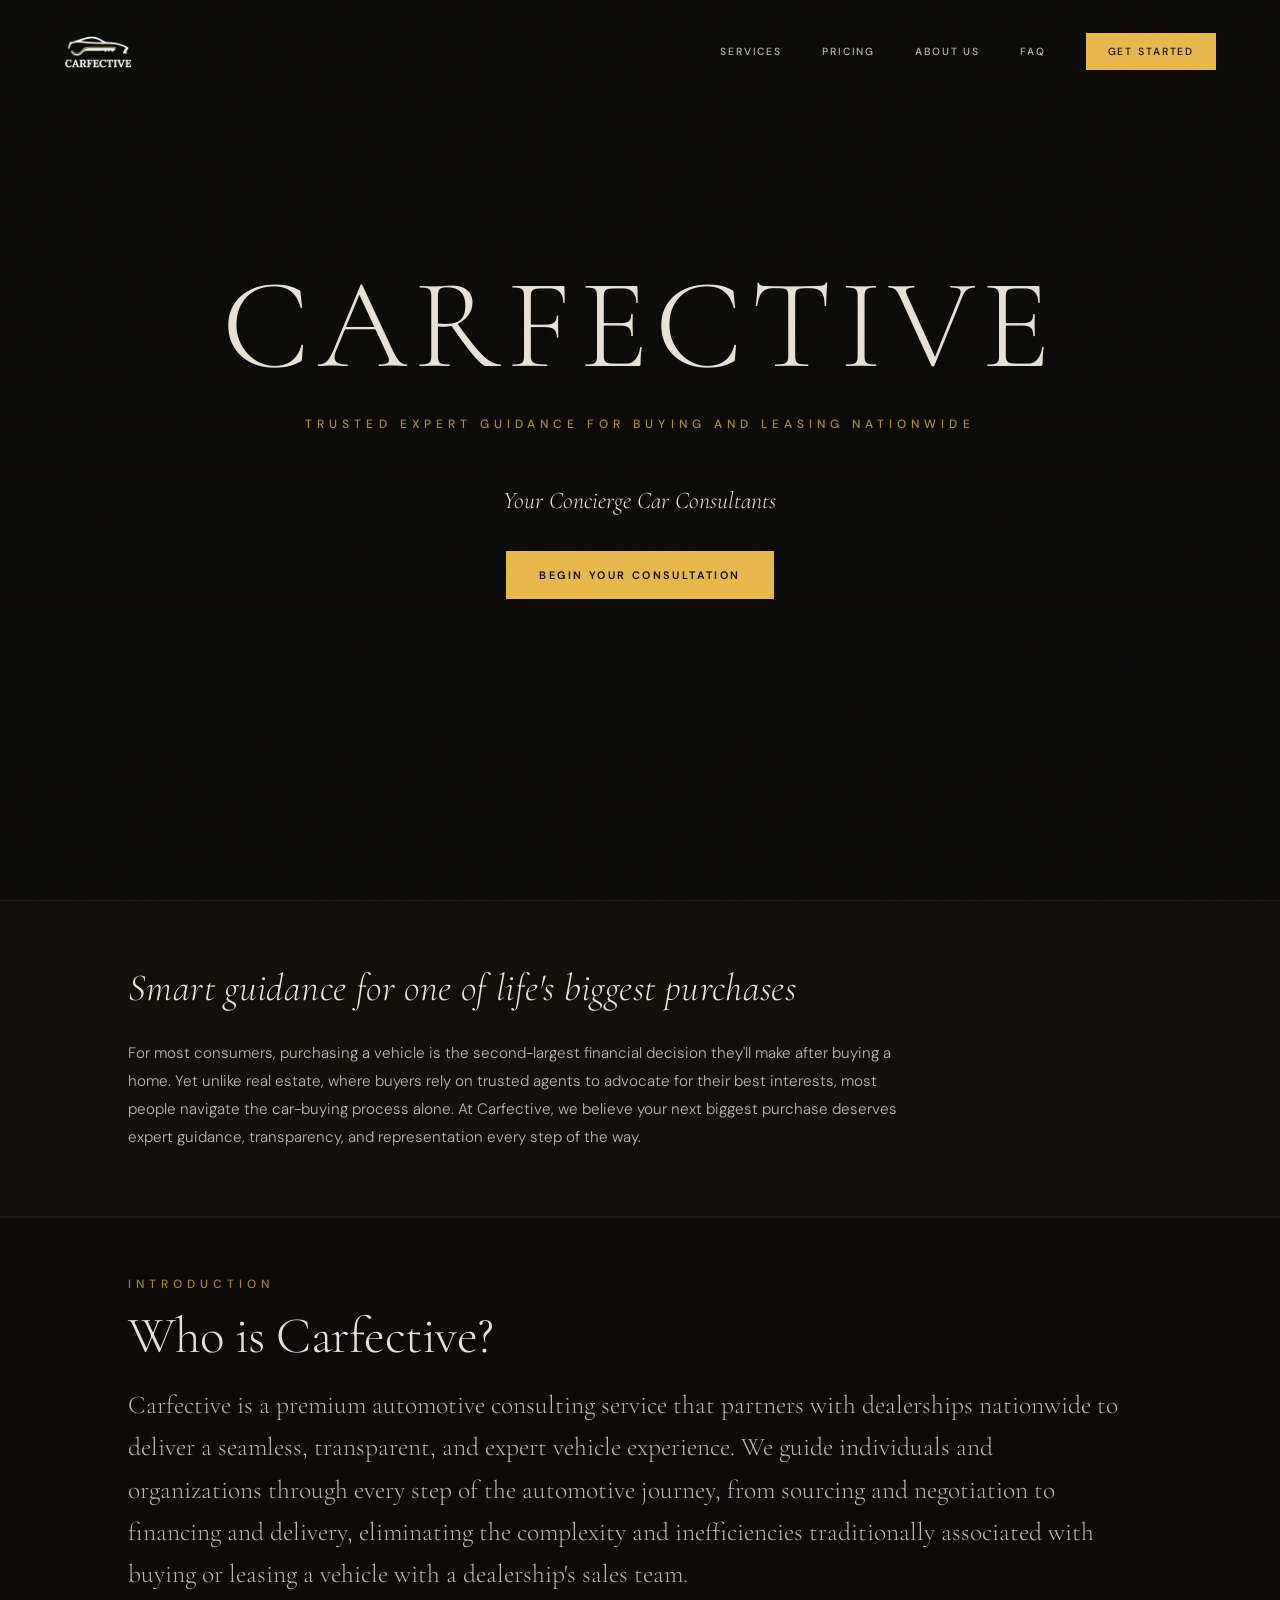
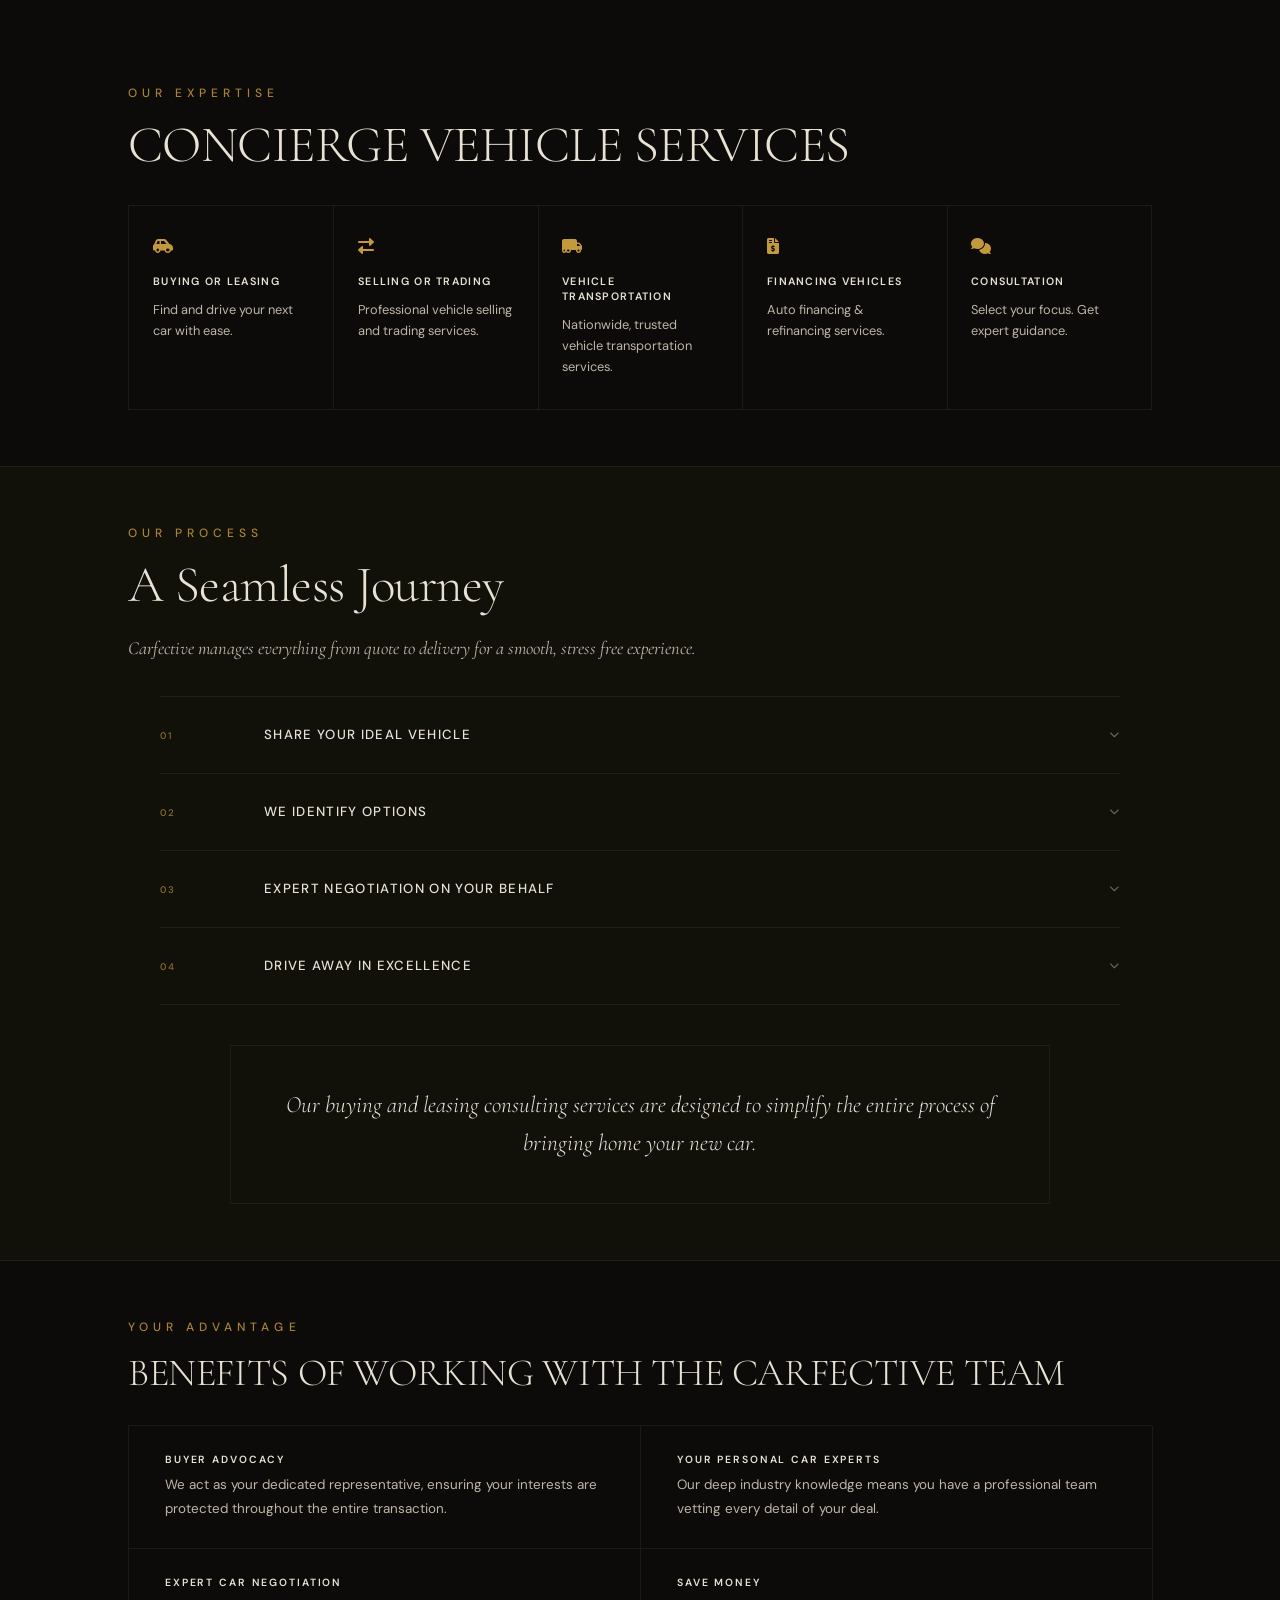
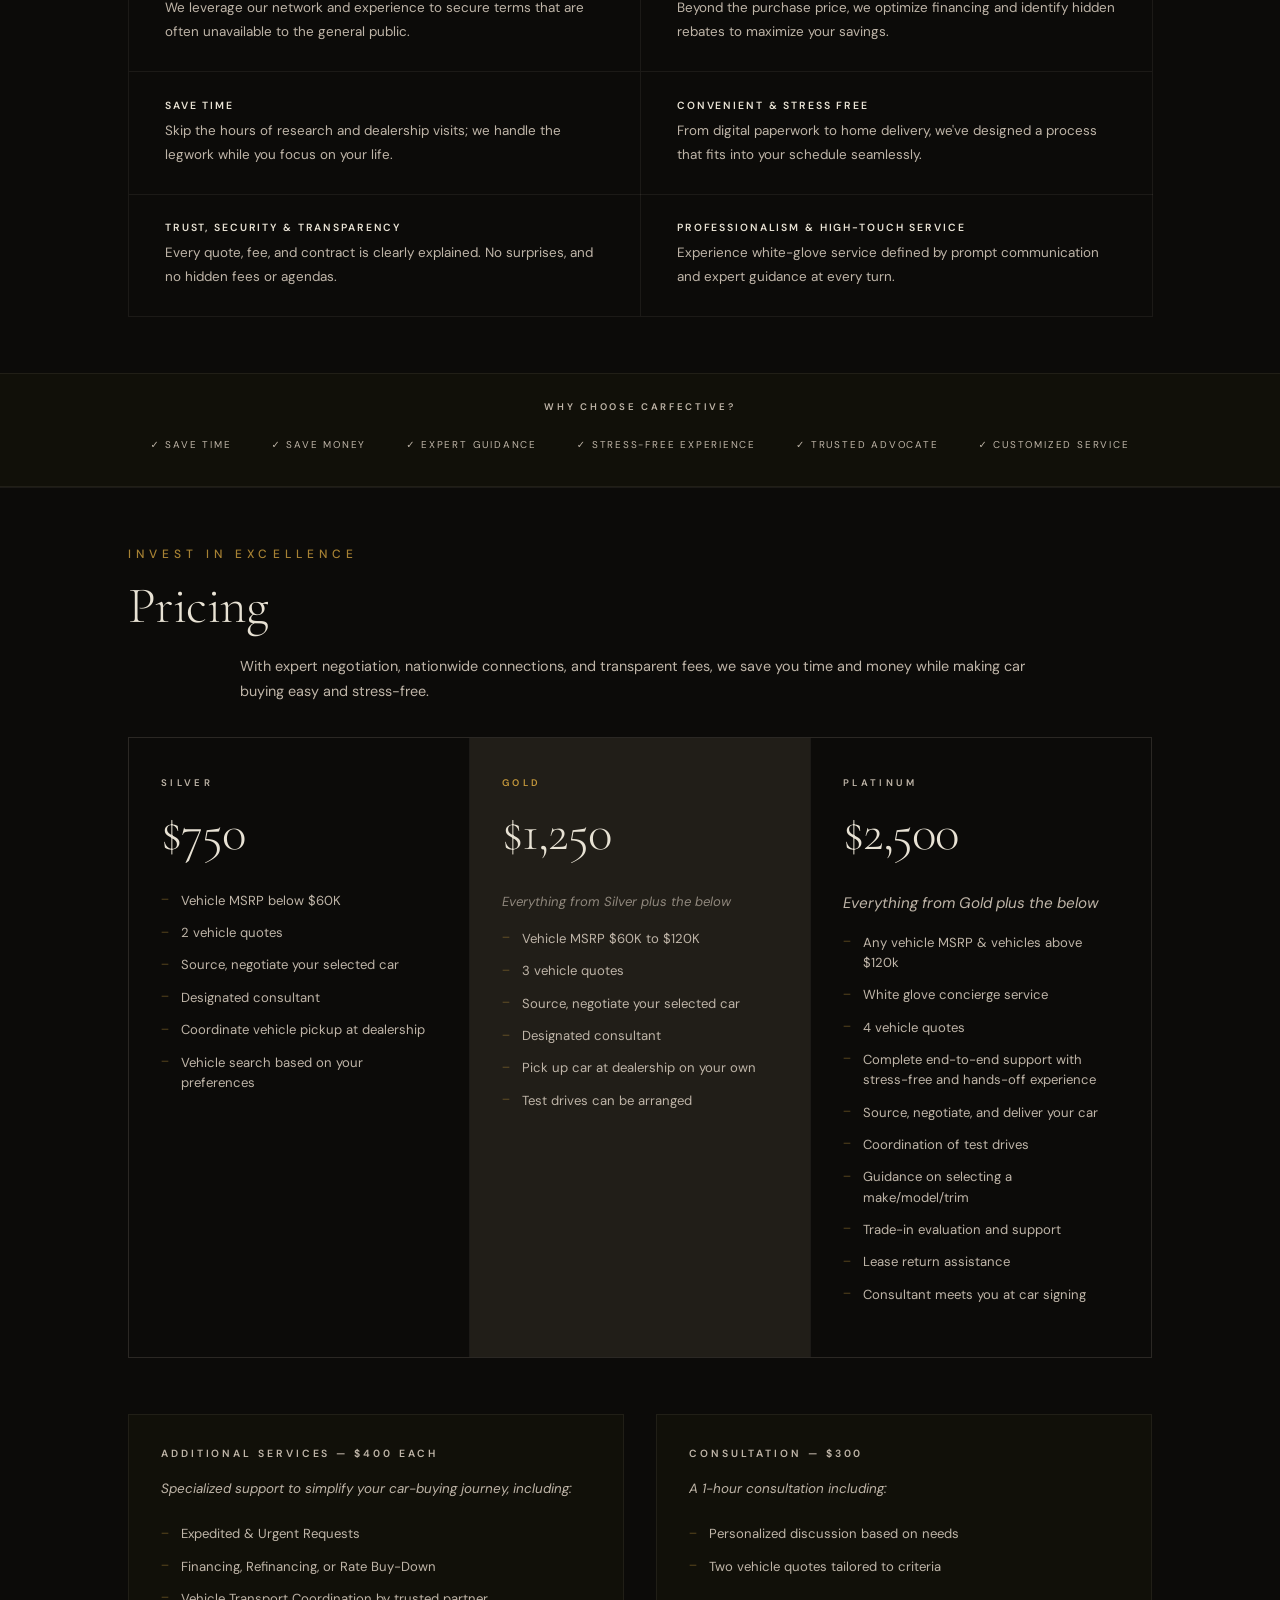
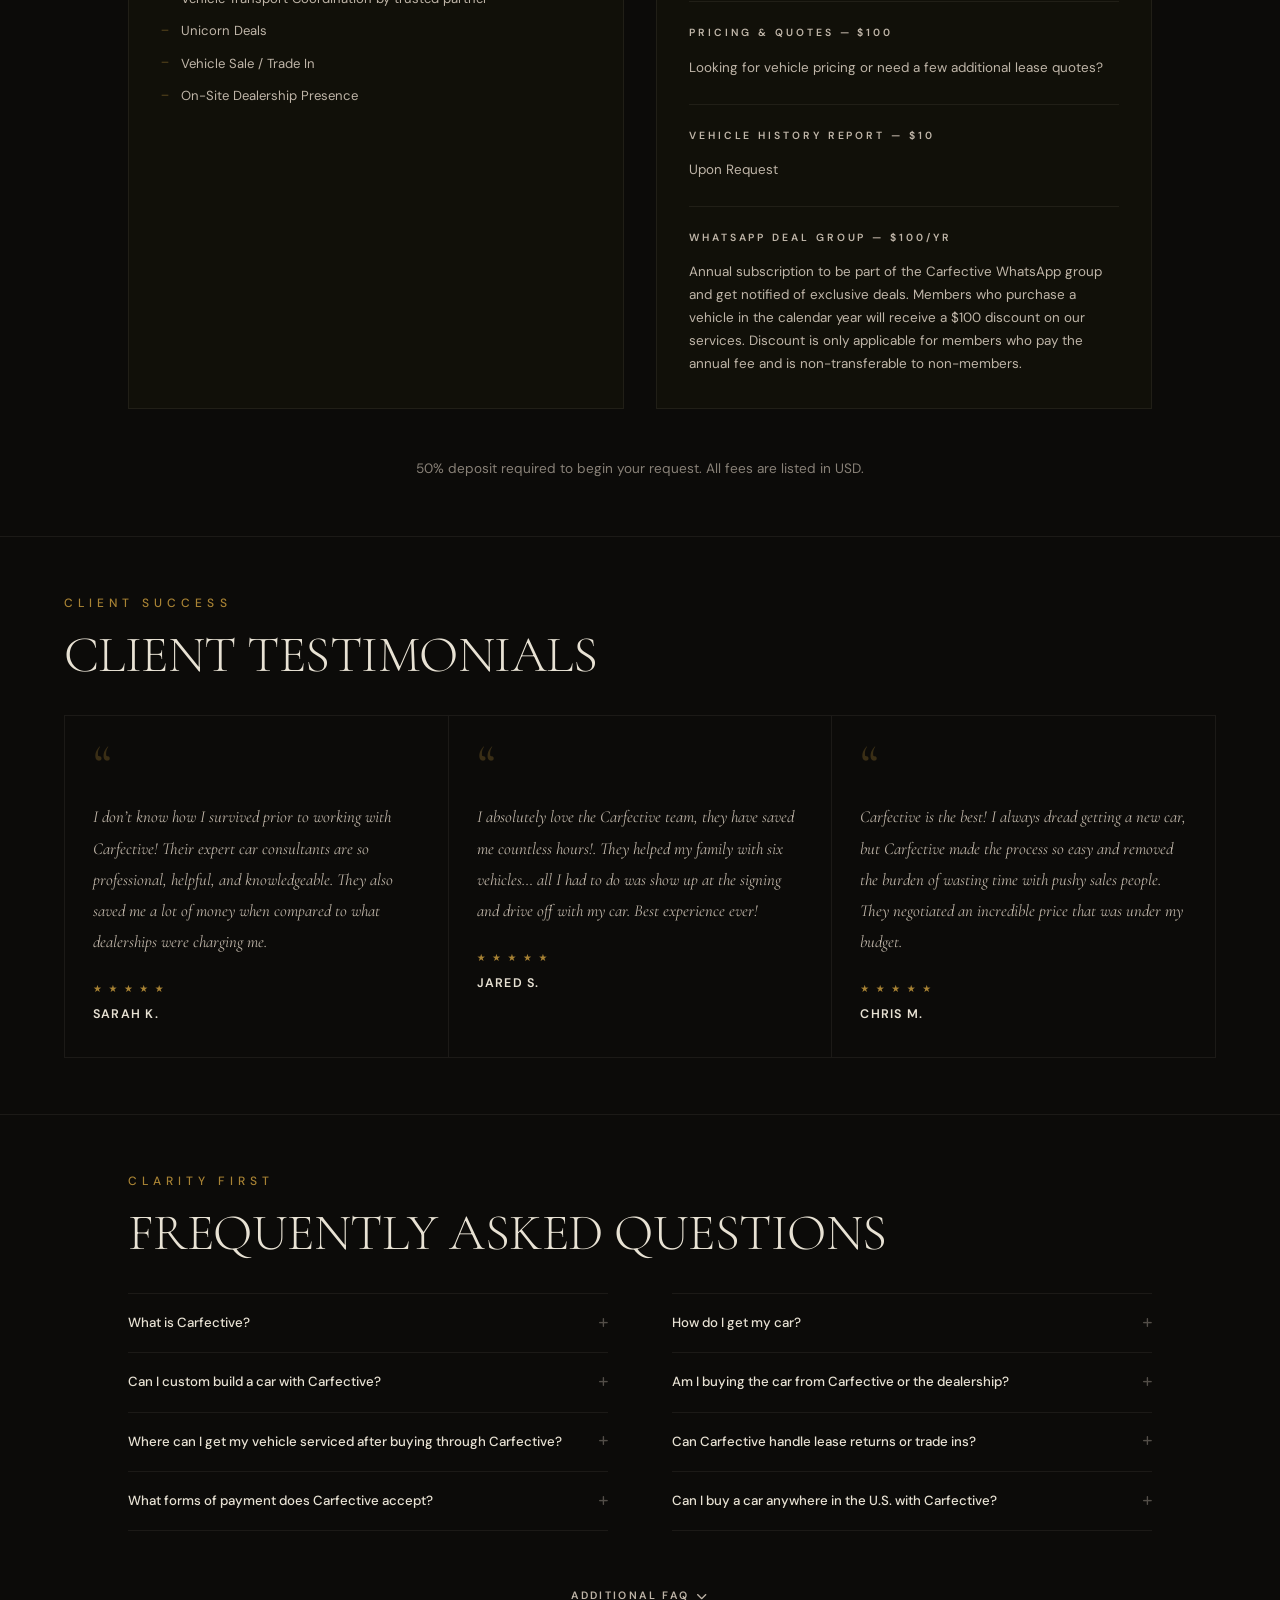
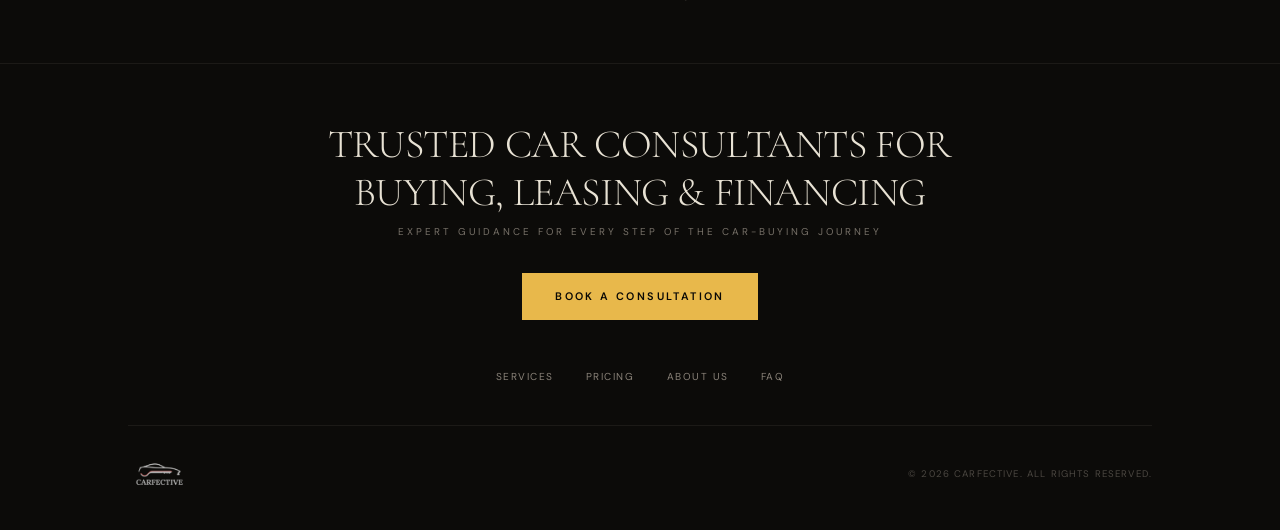
==== index.html @ ea78d3fc "Add files via upload" ====
<!DOCTYPE html>
<html lang="en">

<head>
    <meta charset="UTF-8">
    <meta name="viewport" content="width=device-width, initial-scale=1.0, viewport-fit=cover">
    <meta name="theme-color" content="#050505">
    <link rel="icon" type="image/png" href="brand_assets/cropped-carfective-logo-smaller.png" sizes="64x64">
    <link rel="apple-touch-icon" href="brand_assets/cropped-carfective-logo-smaller.png">
    <title>CARFECTIVE | Your Concierge Car Consultants</title>

    <!-- Fonts -->
    <link rel="preconnect" href="https://fonts.googleapis.com">
    <link rel="preconnect" href="https://fonts.gstatic.com" crossorigin>
    <link
        href="https://fonts.googleapis.com/css2?family=Cormorant+Garamond:ital,wght@0,300;0,400;0,600;1,300;1,400&family=DM+Sans:ital,opsz,wght@0,9..40,300;0,9..40,400;0,9..40,500;0,9..40,600;1,9..40,300&display=swap"
        rel="stylesheet">

    <!-- Styles -->
    <link rel="stylesheet" href="css/style.css">

    <!-- Icons -->
    <link rel="stylesheet" href="https://cdnjs.cloudflare.com/ajax/libs/font-awesome/6.0.0/css/all.min.css"
        integrity="sha512-9usAa10IRO0HhonpyAIVpjrylPvoDwiPUiKdWk5t3PyolY1cOd4DSE0Ga+ri4AuTroPR5aQvXU9xC6qOPnzFeg=="
        crossorigin="anonymous" referrerpolicy="no-referrer" />
</head>

<body>

    <!-- Navigation -->
    <nav>
        <div class="container nav-container">
            <a href="index.html" class="logo">
                <img src="cropped-carfective-logo-smaller.png" alt="CARFECTIVE" style="height: 68px; width: auto;">
            </a>
            <div class="nav-links">
                <a href="#services">Services</a>
                <a href="#pricing">Pricing</a>
                <a href="#about">About Us</a>
                <a href="#faq">FAQ</a>
                <a href="questionnaire.html" class="btn btn-gold nav-btn">Get Started</a>
            </div>

            <div class="mobile-menu-btn">
                <i class="fas fa-bars"></i>
            </div>
        </div>
    </nav>

    <!-- Hero Section -->
    <header class="hero">
        <div class="hero-bg"></div>
        <div class="hero-content">
            <h1 class="parallax-el" data-speed="-0.1">CARFECTIVE</h1>
            <p class="hero-sub parallax-el" data-speed="-0.05">Trusted expert guidance for buying and leasing nationwide</p>
            <p class="parallax-el" data-speed="0.05">Your Concierge Car Consultants</p>
            <a href="questionnaire.html" class="btn btn-gold">Begin Your Consultation</a>
        </div>
    </header>

    <!-- Philosophy Band -->
    <section class="philosophy-band">
        <div class="container">
            <p class="philosophy-lead reveal">Smart guidance for one of life's biggest purchases</p>
            <p class="philosophy-body reveal">For most consumers, purchasing a vehicle is the second-largest financial decision they'll make after buying a home. Yet unlike real estate, where buyers rely on trusted agents to advocate for their best interests, most people navigate the car-buying process alone. At Carfective, we believe your next biggest purchase deserves expert guidance, transparency, and representation every step of the way.</p>
        </div>
    </section>

    <!-- About Section -->
    <section id="about" class="about-section">
        <div class="container">
            <div class="section-header reveal">
                <span class="subtitle">Introduction</span>
                <h2 class="section-title">Who is Carfective?</h2>
                <div style="max-width: 1000px; color: var(--text-secondary); text-align: left; font-size: 1.2rem; font-weight: 300; line-height: 1.8;">
                    <p style="margin-bottom: 0;">Carfective is a premium automotive consulting service that partners with dealerships nationwide to deliver a seamless, transparent, and expert vehicle experience. We guide individuals and organizations through every step of the automotive journey, from sourcing and negotiation to financing and delivery, eliminating the complexity and inefficiencies traditionally associated with buying or leasing a vehicle with a dealership's sales team.</p>
                </div>
            </div>
        </div>
    </section>

    <!-- Services Section -->
    <section id="services" class="services-section">
        <div class="container">
            <div class="section-header reveal">
                <span class="subtitle">Our Expertise</span>
                <h2 class="section-title">CONCIERGE VEHICLE SERVICES</h2>
            </div>

            <div class="services-grid">
                <!-- Service 1 -->
                <div class="glass-card service-item reveal">
                    <i class="fas fa-car-side"></i>
                    <h3 class="uppercase">Buying or Leasing</h3>
                    <p>Find and drive your next car with ease.</p>
                </div>

                <!-- Service 2 -->
                <div class="glass-card service-item reveal">
                    <i class="fas fa-exchange-alt"></i>
                    <h3 class="uppercase">Selling or Trading</h3>
                    <p>Professional vehicle selling and trading services.</p>
                </div>

                <!-- Service 3 -->
                <div class="glass-card service-item reveal">
                    <i class="fas fa-truck-moving"></i>
                    <h3 class="uppercase">Vehicle Transportation</h3>
                    <p>Nationwide, trusted vehicle transportation services.</p>
                </div>

                <!-- Service 4 -->
                <div class="glass-card service-item reveal">
                    <i class="fas fa-file-invoice-dollar"></i>
                    <h3 class="uppercase">Financing Vehicles</h3>
                    <p>Auto financing & refinancing services.</p>
                </div>

                <!-- Service 5 -->
                <div class="glass-card service-item reveal">
                    <i class="fas fa-comments"></i>
                    <h3 class="uppercase">Consultation</h3>
                    <p>Select your focus. Get expert guidance.</p>
                </div>
            </div>

        </div>
    </section>

    <!-- Process Section -->
    <section id="process" class="process-section">
        <div class="container">
            <div class="section-header reveal">
                <span class="subtitle">Our Process</span>
                <h2 class="section-title">A Seamless Journey</h2>
                <p>Carfective manages everything from quote to delivery for a smooth, stress free experience.</p>
            </div>

            <div class="process-steps accordion-steps">
                <div class="step reveal process-accordion" onclick="this.classList.toggle('expanded')">
                    <div class="step-number">01</div>
                    <div class="step-content">
                        <h4 class="uppercase" style="cursor: pointer; margin-bottom: 0; display: flex; justify-content: space-between; align-items: center;">Share Your Ideal Vehicle <i class="fas fa-chevron-down accordion-icon"></i></h4>
                        <div class="step-details" style="margin-top: 1rem;">
                            <p>Tell us about the car you want — make, model, features, and share dealer quotes.<br>We learn exactly what you’re looking for — features, budget, and timeline.</p>
                        </div>
                    </div>
                </div>
                <div class="step reveal process-accordion" onclick="this.classList.toggle('expanded')">
                    <div class="step-number">02</div>
                    <div class="step-content">
                        <h4 class="uppercase" style="cursor: pointer; margin-bottom: 0; display: flex; justify-content: space-between; align-items: center;">We Identify Options <i class="fas fa-chevron-down accordion-icon"></i></h4>
                        <div class="step-details" style="margin-top: 1rem;">
                            <p>Our team searches the market for vehicles that match or surpass your expectations.<br>We look for great deals and available inventory, based on your requirements.</p>
                        </div>
                    </div>
                </div>
                <div class="step reveal process-accordion" onclick="this.classList.toggle('expanded')">
                    <div class="step-number">03</div>
                    <div class="step-content">
                        <h4 class="uppercase" style="cursor: pointer; margin-bottom: 0; display: flex; justify-content: space-between; align-items: center;">Expert Negotiation on Your Behalf <i class="fas fa-chevron-down accordion-icon"></i></h4>
                        <div class="step-details" style="margin-top: 1rem;">
                            <p>We handle all negotiations with precision and discretion, securing the best pricing and terms.<br>Your time is valuable — we work to secure the most competitive deal available.</p>
                        </div>
                    </div>
                </div>
                <div class="step reveal process-accordion" onclick="this.classList.toggle('expanded')">
                    <div class="step-number">04</div>
                    <div class="step-content">
                        <h4 class="uppercase" style="cursor: pointer; margin-bottom: 0; display: flex; justify-content: space-between; align-items: center;">Drive Away in Excellence <i class="fas fa-chevron-down accordion-icon"></i></h4>
                        <div class="step-details" style="margin-top: 1rem;">
                            <p>Once the deal is perfected, your vehicle is ready for delivery.<br>Experience the joy of driving a car tailored to your preferences, with confidence and peace of mind.</p>
                        </div>
                    </div>
                </div>
            </div>

            <div class="glass-card reveal text-center">
                <p
                    style="font-size: 1.4rem; margin-bottom: 0; max-width: 900px; margin-left: auto; margin-right: auto; line-height: 1.6;">
                    Our buying and leasing consulting services are designed to simplify the entire process of bringing
                    home your new car.
                </p>
            </div>
        </div>
    </section>

    <!-- Benefits Section -->
    <section class="benefits-section">
        <div class="container">
            <div class="section-header reveal">
                <span class="subtitle">Your Advantage</span>
                <h2 class="section-title" style="font-size: clamp(1.4rem, 3vw, 2.4rem);">BENEFITS OF WORKING WITH THE CARFECTIVE TEAM</h2>
            </div>

            <div class="benefits-grid">
                <div class="reveal benefit-item">
                    <h3 class="uppercase">Buyer Advocacy</h3>
                    <p>We act as your dedicated representative, ensuring your interests are protected throughout the
                        entire transaction.</p>
                </div>
                <div class="reveal benefit-item">
                    <h3 class="uppercase">Your Personal Car Experts</h3>
                    <p>Our deep industry knowledge means you have a professional team vetting every detail of your deal.
                    </p>
                </div>
                <div class="reveal benefit-item">
                    <h3 class="uppercase">Expert Car Negotiation</h3>
                    <p>We leverage our network and experience to secure terms that are often unavailable to the general
                        public.</p>
                </div>
                <div class="reveal benefit-item">
                    <h3 class="uppercase">Save Money</h3>
                    <p>Beyond the purchase price, we optimize financing and identify hidden rebates to maximize your
                        savings.</p>
                </div>
                <div class="reveal benefit-item">
                    <h3 class="uppercase">Save Time</h3>
                    <p>Skip the hours of research and dealership visits; we handle the legwork while you focus on your
                        life.</p>
                </div>
                <div class="reveal benefit-item">
                    <h3 class="uppercase">Convenient & Stress Free</h3>
                    <p>From digital paperwork to home delivery, we've designed a process that fits into your schedule
                        seamlessly.</p>
                </div>
                <div class="reveal benefit-item">
                    <h3 class="uppercase">Trust, Security & Transparency</h3>
                    <p>Every quote, fee, and contract is clearly explained. No surprises, and no hidden fees or agendas.</p>
                </div>
                <div class="reveal benefit-item">
                    <h3 class="uppercase">Professionalism & High-Touch Service</h3>
                    <p>Experience white-glove service defined by prompt communication and expert guidance at every turn.
                    </p>
                </div>
            </div>
        </div>
    </section>

    <!-- Why Choose Badge Bar -->
    <section class="reveal why-choose-section">
        <div class="container" style="display: flex; flex-direction: column; align-items: center; gap: 1.5rem;">
            <h3>Why Choose Carfective?</h3>
            <div class="badge-row no-scrollbar"
                style="display: flex; flex-wrap: nowrap; gap: 2.5rem; width: 100%; justify-content: center; overflow-x: auto; padding-bottom: 5px;">
                <span>✓ Save Time</span>
                <span>✓ Save Money</span>
                <span>✓ Expert Guidance</span>
                <span>✓ Stress-Free Experience</span>
                <span>✓ Trusted Advocate</span>
                <span>✓ Customized Service</span>
            </div>
        </div>
    </section>

    <!-- Pricing Section -->
    <section id="pricing" class="pricing-section">
        <div class="container">
            <div class="section-header reveal">
                <span class="subtitle">Invest in Excellence</span>
                <h2 class="section-title">Pricing</h2>
                <p style="max-width: 800px; margin: 0 auto; color: var(--text-secondary); font-size: 0.9rem; line-height: 1.75;">
                    With expert negotiation, nationwide connections, and transparent fees, we save you time and money
                    while making car buying easy and stress-free.
                </p>
            </div>

            <div class="pricing-grid">
                <!-- Silver -->
                <div class="glass-card pricing-card reveal">
                    <h3>Silver</h3>
                    <div class="price">$750</div>
                    <ul class="features-list" style="margin-bottom: 0;">
                        <li>Vehicle MSRP below $60K</li>
                        <li>2 vehicle quotes</li>
                        <li>Source, negotiate your selected car</li>
                        <li>Designated consultant</li>
                        <li>Coordinate vehicle pickup at dealership</li>
                        <li>Vehicle search based on your preferences</li>
                    </ul>
                </div>

                <!-- Gold -->
                <div class="glass-card pricing-card featured reveal">
                    <h3>Gold</h3>
                    <div class="price">$1,250</div>
                    <p style="font-size: 0.82rem; font-style: italic; color: var(--text-secondary); margin-bottom: 1rem; opacity: 0.7;">Everything from Silver plus the below</p>
                    <ul class="features-list" style="margin-bottom: 0;">
                        <li>Vehicle MSRP $60K to $120K</li>
                        <li>3 vehicle quotes</li>
                        <li>Source, negotiate your selected car</li>
                        <li>Designated consultant</li>
                        <li>Pick up car at dealership on your own</li>
                        <li>Test drives can be arranged</li>
                    </ul>
                </div>

                <!-- Platinum -->
                <div class="glass-card pricing-card reveal">
                    <h3>Platinum</h3>
                    <div class="price">$2,500</div>
                    <p style="font-size: 0.95rem; font-style: italic; color: var(--text-secondary); margin-bottom: 1rem;">Everything from Gold plus the below</p>
                    <ul class="features-list" style="margin-bottom: 0;">
                        <li>Any vehicle MSRP & vehicles above $120k</li>
                        <li>White glove concierge service</li>
                        <li>4 vehicle quotes</li>
                        <li>Complete end-to-end support with stress-free and hands-off experience</li>
                        <li>Source, negotiate, and deliver your car</li>
                        <li>Coordination of test drives</li>
                        <li>Guidance on selecting a make/model/trim</li>
                        <li>Trade-in evaluation and support</li>
                        <li>Lease return assistance</li>
                        <li>Consultant meets you at car signing</li>
                    </ul>
                </div>
            </div>

            <!-- Additional Services & Consultation -->
            <div class="grid reveal"
                style="display: grid; grid-template-columns: repeat(auto-fit, minmax(min(100%, 380px), 1fr)); gap: 2rem; margin-top: 3.5rem;">
                <div class="glass-card">
                    <h3 class="uppercase">Additional Services — $400 each</h3>
                    <p style="font-style: italic; margin-bottom: 1.5rem;">Specialized support to simplify your car-buying journey, including:</p>
                    <ul class="features-list" style="margin-bottom: 0;">
                        <li>Expedited & Urgent Requests</li>
                        <li>Financing, Refinancing, or Rate Buy-Down</li>
                        <li>Vehicle Transport Coordination by trusted partner</li>
                        <li>Unicorn Deals</li>
                        <li>Vehicle Sale / Trade In</li>
                        <li>On-Site Dealership Presence</li>
                    </ul>
                </div>

                <div class="glass-card">
                    <h3 class="uppercase">Consultation — $300</h3>
                    <p style="font-style: italic; margin-bottom: 1.5rem;">A 1-hour consultation including:</p>
                    <ul class="features-list" style="margin-bottom: 0;">
                        <li>Personalized discussion based on needs</li>
                        <li>Two vehicle quotes tailored to criteria</li>
                    </ul>

                    <div style="margin-top: 1.5rem; border-top: 1px solid var(--border-light); padding-top: 1.5rem;">
                        <h3 class="uppercase">Pricing & Quotes — $100</h3>
                        <p style="color: var(--text-secondary); font-size: 1rem; margin-bottom: 0;">Looking for vehicle
                            pricing or need a few additional lease quotes?</p>
                    </div>

                    <div style="margin-top: 1.5rem; border-top: 1px solid var(--border-light); padding-top: 1.5rem;">
                        <h3 class="uppercase">Vehicle History Report — $10</h3>
                        <p style="color: var(--text-secondary); font-size: 1rem; margin-bottom: 0;">Upon Request
                        </p>
                    </div>

                    <div style="margin-top: 1.5rem; border-top: 1px solid var(--border-light); padding-top: 1.5rem;">
                        <h3 class="uppercase">WhatsApp Deal Group — $100/yr</h3>
                        <p style="color: var(--text-secondary); font-size: 1rem; margin-bottom: 0;">Annual subscription to be part of the Carfective WhatsApp group and get notified of exclusive deals. Members who purchase a vehicle in the calendar year will receive a $100 discount on our services. Discount is only applicable for members who pay the annual fee and is non-transferable to non-members.</p>
                    </div>
                </div>
            </div>

            <div class="text-center reveal"
                style="margin-top: 3rem; font-size: 0.85rem; color: var(--text-secondary); opacity: 0.7;">
                <p>50% deposit required to begin your request. All fees are listed in USD.</p>
            </div>
        </div>
    </section>


    <!-- Testimonials Section -->
    <section id="testimonials" style="padding: clamp(2.5rem,4.5vw,3.5rem) clamp(1.5rem,5vw,4rem); background: #0C0B09; border-top: 1px solid rgba(232,226,212,0.07);">
        <div style="max-width: 1280px; margin: 0 auto;">
            <div style="margin-bottom: 2rem;">
                <span style="display:block; font-family:'DM Sans',sans-serif; font-size:0.75rem; font-weight:500; text-transform:uppercase; letter-spacing:0.42em; color:#C4983C; opacity:0.85; margin-bottom:1rem;">Client Success</span>
                <h2 style="font-family:'Cormorant Garamond',Georgia,serif; font-weight:300; font-size:clamp(1.6rem,4vw,3.2rem); color:#E8E2D4; letter-spacing:-0.01em; line-height:1.05; margin:0;">CLIENT TESTIMONIALS</h2>
            </div>
            <div class="testimonials-row" style="display:flex; flex-direction:row; border:1px solid rgba(232,226,212,0.07);">
                <div style="flex:1; min-width:0; padding:2rem 1.75rem; border-right:1px solid rgba(232,226,212,0.07);">
                    <div style="font-family:'Cormorant Garamond',Georgia,serif; font-size:3.5rem; line-height:0.6; color:#C4983C; opacity:0.25; margin-bottom:1.25rem;">&ldquo;</div>
                    <p style="font-family:'Cormorant Garamond',Georgia,serif; font-style:italic; font-size:1.05rem; line-height:1.85; color:#BFB5A8; margin:0 0 1.5rem 0;">I don&rsquo;t know how I survived prior to working with Carfective! Their expert car consultants are so professional, helpful, and knowledgeable. They also saved me a lot of money when compared to what dealerships were charging me.</p>
                    <div style="color:#C4983C; font-size:0.62rem; letter-spacing:0.18em; margin-bottom:0.4rem; opacity:0.85;">&#9733; &#9733; &#9733; &#9733; &#9733;</div>
                    <p style="font-family:'DM Sans',sans-serif; font-size:0.78rem; font-weight:600; color:#E8E2D4; margin:0; text-transform:uppercase; letter-spacing:0.1em;">Sarah K.</p>
                </div>
                <div class="testimonial-card-mid" style="flex:1; min-width:0; padding:2rem 1.75rem; border-right:1px solid rgba(232,226,212,0.07);">
                    <div style="font-family:'Cormorant Garamond',Georgia,serif; font-size:3.5rem; line-height:0.6; color:#C4983C; opacity:0.25; margin-bottom:1.25rem;">&ldquo;</div>
                    <p style="font-family:'Cormorant Garamond',Georgia,serif; font-style:italic; font-size:1.05rem; line-height:1.85; color:#BFB5A8; margin:0 0 1.5rem 0;">I absolutely love the Carfective team, they have saved me countless hours!. They helped my family with six vehicles&hellip; all I had to do was show up at the signing and drive off with my car. Best experience ever!</p>
                    <div style="color:#C4983C; font-size:0.62rem; letter-spacing:0.18em; margin-bottom:0.4rem; opacity:0.85;">&#9733; &#9733; &#9733; &#9733; &#9733;</div>
                    <p style="font-family:'DM Sans',sans-serif; font-size:0.78rem; font-weight:600; color:#E8E2D4; margin:0; text-transform:uppercase; letter-spacing:0.1em;">Jared S.</p>
                </div>
                <div style="flex:1; min-width:0; padding:2rem 1.75rem;">
                    <div style="font-family:'Cormorant Garamond',Georgia,serif; font-size:3.5rem; line-height:0.6; color:#C4983C; opacity:0.25; margin-bottom:1.25rem;">&ldquo;</div>
                    <p style="font-family:'Cormorant Garamond',Georgia,serif; font-style:italic; font-size:1.05rem; line-height:1.85; color:#BFB5A8; margin:0 0 1.5rem 0;">Carfective is the best! I always dread getting a new car, but Carfective made the process so easy and removed the burden of wasting time with pushy sales people. They negotiated an incredible price that was under my budget.</p>
                    <div style="color:#C4983C; font-size:0.62rem; letter-spacing:0.18em; margin-bottom:0.4rem; opacity:0.85;">&#9733; &#9733; &#9733; &#9733; &#9733;</div>
                    <p style="font-family:'DM Sans',sans-serif; font-size:0.78rem; font-weight:600; color:#E8E2D4; margin:0; text-transform:uppercase; letter-spacing:0.1em;">Chris M.</p>
                </div>
            </div>
        </div>
    </section>

    <!-- FAQ Section -->
    <section id="faq" class="faq-section">
        <div class="container">
            <div class="section-header reveal">
                <span class="subtitle">Clarity First</span>
                <h2 class="section-title">FREQUENTLY ASKED QUESTIONS</h2>
            </div>

            <div class="faq-grid reveal">
                <!-- Main FAQ Column 1 -->
                <div class="faq-column">
                    <div class="faq-item">
                        <div class="faq-question">
                            <span>What is Carfective?</span>
                            <i class="fas fa-plus icon-plus"></i>
                        </div>
                        <div class="faq-answer">
                            With Carfective, buying a car is simple and stress-free. We provide personalized guidance, insider expertise, and full advocacy -ensuring you choose the right vehicle, understand every detail, and get the best deal. For individuals and businesses, we work solely for you, not the dealerships.
                        </div>
                    </div>
                    <div class="faq-item">
                        <div class="faq-question">
                            <span>Can I custom build a car with Carfective?</span>
                            <i class="fas fa-plus icon-plus"></i>
                        </div>
                        <div class="faq-answer">
                            Absolutely. If you have specific requirements, we can first check whether an existing option
                            is already available. If not, we can submit a build request on your behalf, provided the
                            manufacturer offers custom build options. Please note that some manufacturers support custom
                            builds, while others do not.
                        </div>
                    </div>
                    <div class="faq-item">
                        <div class="faq-question">
                            <span>Where can I get my vehicle serviced after buying through Carfective?</span>
                            <i class="fas fa-plus icon-plus"></i>
                        </div>
                        <div class="faq-answer">
                            Any dealership for that vehicle brand or your personal / local mechanic of your choice.
                        </div>
                    </div>
                    <div class="faq-item">
                        <div class="faq-question">
                            <span>What forms of payment does Carfective accept?</span>
                            <i class="fas fa-plus icon-plus"></i>
                        </div>
                        <div class="faq-answer">
                            We accept Zelle payments.
                        </div>
                    </div>
                </div>

                <!-- Main FAQ Column 2 -->
                <div class="faq-column">
                    <div class="faq-item">
                        <div class="faq-question">
                            <span>How do I get my car?</span>
                            <i class="fas fa-plus icon-plus"></i>
                        </div>
                        <div class="faq-answer">
                            Once you’ve submitted the credit application and have been approved, you will have the
                            option to pick up your vehicle at the dealership or Carfective can deliver it to your home
                            for an additional fee.
                        </div>
                    </div>
                    <div class="faq-item">
                        <div class="faq-question">
                            <span>Am I buying the car from Carfective or the dealership?</span>
                            <i class="fas fa-plus icon-plus"></i>
                        </div>
                        <div class="faq-answer">
                            Dealership, all documents will be between the purchaser and the dealership.
                        </div>
                    </div>
                    <div class="faq-item">
                        <div class="faq-question">
                            <span>Can Carfective handle lease returns or trade ins?</span>
                            <i class="fas fa-plus icon-plus"></i>
                        </div>
                        <div class="faq-answer">
                            Yes. Carfective can assist with lease returns and help with vehicle trade-ins.<br><br>For details specific to your situation, let’s discuss and tailor the next steps to your needs.
                        </div>
                    </div>
                    <div class="faq-item">
                        <div class="faq-question">
                            <span>Can I buy a car anywhere in the U.S. with Carfective?</span>
                            <i class="fas fa-plus icon-plus"></i>
                        </div>
                        <div class="faq-answer">
                            Yes! We have relationships with dealers across the U.S. and can’t wait to help you!
                        </div>
                    </div>
                </div>
            </div>

            <!-- Additional FAQ Section -->
            <div class="additional-faq-wrapper reveal" style="margin-top: 3rem; text-align: center;">
                <h3 class="uppercase" onclick="document.getElementById('additionalFaq').classList.toggle('expanded'); this.querySelector('i').classList.toggle('fa-chevron-up'); this.querySelector('i').classList.toggle('fa-chevron-down');">
                    Additional FAQ <i class="fas fa-chevron-down"></i>
                </h3>
                
                <div id="additionalFaq" class="faq-grid" style="text-align: left; margin-top: 2rem;">
                    <div class="faq-column">
                        <div class="faq-item">
                            <div class="faq-question">
                                <span>What is the process for leasing with Carfective?</span>
                                <i class="fas fa-plus icon-plus"></i>
                            </div>
                            <div class="faq-answer">
                                At Carfective, you’re in full control of your car-buying journey. We take the stress out of
                                the process by handling negotiations with the dealer on your behalf. Simply choose your
                                ideal car, and we’ll negotiate on your behalf in alignment with your budgeted monthly
                                payment and upfront costs.
                            </div>
                        </div>
                        <div class="faq-item">
                            <div class="faq-question">
                                <span>Who provides financing for my lease?</span>
                                <i class="fas fa-plus icon-plus"></i>
                            </div>
                            <div class="faq-answer">
                                Carfective is not a leasing or financing provider; your lease agreement will be directly
                                with the appropriate financial institution (e.g., Toyota Financial, BMW Financial, etc.).
                            </div>
                        </div>
                        <div class="faq-item">
                            <div class="faq-question">
                                <span>Where can I make my lease payments?</span>
                                <i class="fas fa-plus icon-plus"></i>
                            </div>
                            <div class="faq-answer">
                                All payments will be made directly to the financial institution that approved your lease.
                                You’ll usually receive a statement by mail before your first payment is due, along with
                                instructions for setting up your online account.
                            </div>
                        </div>
                        <div class="faq-item">
                            <div class="faq-question">
                                <span>How long will it take for my lease to be approved?</span>
                                <i class="fas fa-plus icon-plus"></i>
                            </div>
                            <div class="faq-answer">
                                Approval times vary based on your credit profile and chosen vehicle, as several factors come
                                into play. In most cases, we receive a response within a few hours, though it can sometimes
                                take 24–48 hours.
                            </div>
                        </div>
                    </div>

                    <div class="faq-column">
                        <div class="faq-item">
                            <div class="faq-question">
                                <span>How does Carfective get the best deals?</span>
                                <i class="fas fa-plus icon-plus"></i>
                            </div>
                            <div class="faq-answer">
                                Carfective leverages deep market knowledge, exclusive dealer access, and real-time pricing to secure vehicles, discounts, and financing. We negotiate with top-rated dealerships, time purchases strategically, and eliminate unnecessary fees to deliver the best deals in a smooth, hassle-free experience.
                            </div>
                        </div>
                        <div class="faq-item">
                            <div class="faq-question">
                                <span>Does Carfective have a referral program?</span>
                                <i class="fas fa-plus icon-plus"></i>
                            </div>
                            <div class="faq-answer">
                                Yes, please contact us for further details.
                            </div>
                        </div>
                        <div class="faq-item">
                            <div class="faq-question">
                                <span>What are the benefits of working with Carfective?</span>
                                <i class="fas fa-plus icon-plus"></i>
                            </div>
                            <div class="faq-answer">
                                Carfective partners exclusively with top-tier dealerships to help you find the perfect car
                                at the best price, with complete transparency at every step. We handle the legwork so you
                                avoid sales pressure, streamlining the signing process.
                            </div>
                        </div>
                        <div class="faq-item">
                            <div class="faq-question">
                                <span>What do upfront fees consist of?</span>
                                <i class="fas fa-plus icon-plus"></i>
                            </div>
                            <div class="faq-answer">
                                Taxes, Title & Registration fees, Dealer Fees (documentation, processing, electronic filing fee), and Acquisition Fees (also known as bank fee or lease origination).<br><br>Down payment and 1st month payment may exist depending on the structure of the deal.
                            </div>
                        </div>
                    </div>
                </div>
            </div>
        </div>
    </section>

    <!-- Footer -->
    <footer>
        <div class="container" style="text-align: center;">
            <h2 class="uppercase" style="font-size: 2rem; color: #fff; margin-bottom: 0.5rem; letter-spacing: 0.1em;">
                TRUSTED CAR CONSULTANTS FOR BUYING, LEASING & FINANCING</h2>
            <p
                style="margin-bottom: 2rem; text-transform: uppercase; letter-spacing: 0.2rem; font-size: 0.9rem; color: var(--text-secondary);">
                Expert Guidance for Every Step of the Car-Buying Journey</p>

            <a href="questionnaire.html" class="btn btn-gold" style="margin-bottom: 3rem;">Book a Consultation</a>

            <div class="footer-nav" style="justify-content: center;">
                <a href="#services">Services</a>
                <a href="#pricing">Pricing</a>
                <a href="#about">About Us</a>
                <a href="#faq">FAQ</a>
            </div>

            <div class="footer-bottom">
                <a href="#" class="footer-logo-link">
                    <img src="brand_assets/cropped-carfective-logo-smaller.png" alt="Carfective" style="height: 48px; width: auto;">
                </a>
                <div class="copy" style="opacity: 0.35;">
                    © 2026 CARFECTIVE. ALL RIGHTS RESERVED.
                </div>
            </div>
        </div>
    </footer>

    <script src="js/main.js"></script>
</body>

</html>
---- css/style.css ----
/*
   CARFECTIVE | Editorial Minimal — v3
   ─────────────────────────────────────
   Palette  : Warm Dark (#0C0B09) / Cream (#E8E2D4) / Amber (#C4983C)
   Display  : Cormorant Garamond 300 / 400 / 600
   Body     : DM Sans 300 / 400 / 500 / 600
*/

:root {
    --bg-dark:          #0C0B09;
    --bg-card:          #111009;
    --bg-card-hover:    #181612;
    --text-primary:     #E8E2D4;
    --text-secondary:   #BFB5A8;
    --text-accent:      #C4983C;
    --border-light:     rgba(232, 226, 212, 0.07);
    --border-accent:    rgba(196, 152, 60, 0.25);
    --container-width:  1280px;
    --font-serif:       'Cormorant Garamond', Georgia, serif;
    --font-sans:        'DM Sans', system-ui, sans-serif;

    --line:             rgba(232, 226, 212, 0.07);
    --line-2:           rgba(232, 226, 212, 0.13);
    --line-accent:      rgba(196, 152, 60, 0.25);
    --pad-x:            clamp(1.5rem, 5vw, 4rem);
    --pad-v:            clamp(2.5rem, 4.5vw, 3.5rem);
}

*, *::before, *::after { margin: 0; padding: 0; box-sizing: border-box; }

html {
    scroll-behavior: smooth;
    font-size: 16px;
    scroll-padding-top: 80px;
}

body {
    background: var(--bg-dark);
    color: var(--text-primary);
    font-family: var(--font-sans);
    line-height: 1.7;
    overflow-x: hidden;
    -webkit-font-smoothing: antialiased;
    -moz-osx-font-smoothing: grayscale;
}

/* Subtle grain texture for depth */
body::before {
    content: '';
    position: fixed;
    inset: 0;
    background-image: url("data:image/svg+xml,%3Csvg viewBox='0 0 512 512' xmlns='http://www.w3.org/2000/svg'%3E%3Cfilter id='n'%3E%3CfeTurbulence type='fractalNoise' baseFrequency='0.75' numOctaves='4' stitchTiles='stitch'/%3E%3C/filter%3E%3Crect width='100%25' height='100%25' filter='url(%23n)'/%3E%3C/svg%3E");
    opacity: 0.022;
    pointer-events: none;
    z-index: 9998;
}

h1, h2, h3, h4, h5, h6 {
    font-family: var(--font-serif);
    font-weight: 300;
    line-height: 1.1;
    margin-bottom: 1rem;
}

h1 { font-size: clamp(2.5rem, 8vw, 5.5rem); }
h2 { font-size: clamp(1.6rem, 4vw, 3.2rem); letter-spacing: -0.01em; }
h3 { font-size: clamp(1.1rem, 2.5vw, 1.9rem); }

a { text-decoration: none; color: inherit; transition: color 0.25s ease; }
ul { list-style: none; }
img { max-width: 100%; display: block; }

/* ── UTILITY ──────────────────────────────────────────── */
.container      { max-width: var(--container-width); margin: 0 auto; padding: 0 var(--pad-x); }
.text-gold      { color: var(--text-accent); }
.text-serif     { font-family: var(--font-serif); }
.text-center    { text-align: center; }
.uppercase      { text-transform: uppercase; }
.tracking-wide  { letter-spacing: 0.1em; }
.tracking-widest{ letter-spacing: 0.2em; }
.no-scrollbar::-webkit-scrollbar { display: none; }
.no-scrollbar   { -ms-overflow-style: none; scrollbar-width: none; }

/* ── LABELS & SECTION TITLES ──────────────────────────── */
.subtitle {
    display: block;
    font-family: var(--font-sans);
    font-size: 0.75rem;
    font-weight: 500;
    text-transform: uppercase;
    letter-spacing: 0.42em;
    color: var(--text-accent);
    opacity: 0.85;
    margin-bottom: 1rem;
}

.section-title {
    font-family: var(--font-serif);
    font-weight: 300;
    font-size: clamp(1.8rem, 4vw, 3.2rem);
    letter-spacing: -0.01em;
    margin-bottom: 1.25rem;
    line-height: 1.05;
}

.section-header { margin-bottom: 2rem; }

/* ── BUTTONS ──────────────────────────────────────────── */
.btn {
    display: inline-flex;
    align-items: center;
    gap: 0.6rem;
    padding: 0.85rem 2rem;
    border: 1px solid rgba(232, 226, 212, 0.22);
    color: var(--text-primary);
    font-family: var(--font-sans);
    font-size: 0.68rem;
    font-weight: 500;
    letter-spacing: 0.22em;
    text-transform: uppercase;
    position: relative;
    overflow: hidden;
    z-index: 1;
    transition: color 0.35s ease, border-color 0.35s ease;
    white-space: nowrap;
    cursor: pointer;
}

.btn::before {
    content: '';
    position: absolute;
    inset: 0;
    background: var(--text-primary);
    transform: scaleX(0);
    transform-origin: left;
    z-index: -1;
    transition: transform 0.35s cubic-bezier(0.4, 0, 0.2, 1);
}

.btn:hover { color: var(--bg-dark); border-color: var(--text-primary); }
.btn:hover::before { transform: scaleX(1); }

.btn-gold {
    background: #E8B84B !important;
    color: #090805 !important;
    border-color: #E8B84B !important;
    font-weight: 600;
}
.btn-gold::before { background: var(--text-primary); }
.btn-gold:hover { color: var(--bg-dark) !important; border-color: var(--text-primary) !important; }

/* ── CLEAN CARD ───────────────────────────────────────── */
.glass-card {
    background: var(--bg-card);
    border: 1px solid var(--line);
    padding: 2rem;
    transition: border-color 0.3s ease;
    backdrop-filter: none;
    -webkit-backdrop-filter: none;
}

.glass-card:hover {
    transform: none;
    background: var(--bg-card);
    border-color: var(--line-2);
}

/* ── NAVIGATION ───────────────────────────────────────── */
nav {
    position: fixed;
    top: 0; left: 0;
    width: 100%;
    z-index: 1000;
    padding: 1.1rem 0;
    transition: background 0.4s ease, padding 0.4s ease, border-color 0.4s ease;
    border-bottom: 1px solid transparent;
}

nav.scrolled {
    background: rgba(12, 11, 9, 0.98);
    border-bottom-color: var(--line);
    padding: 0.75rem 0;
}

.nav-container {
    display: flex;
    justify-content: space-between;
    align-items: center;
    gap: 1rem;
}

.logo img { height: 50px; width: auto; }

.nav-links {
    display: flex;
    align-items: center;
    gap: 2.5rem;
}

.nav-links a {
    font-family: var(--font-sans);
    font-size: 0.65rem;
    font-weight: 500;
    text-transform: uppercase;
    letter-spacing: 0.18em;
    color: var(--text-secondary);
    transition: color 0.25s ease;
    white-space: nowrap;
}

.nav-links a:hover { color: var(--text-primary); }

.nav-btn {
    padding: 0.55rem 1.3rem !important;
    font-size: 0.65rem !important;
    text-align: center !important;
    display: inline-flex !important;
    flex-shrink: 0;
}

.mobile-menu-btn {
    display: none;
    color: var(--text-primary);
    font-size: 1.1rem;
    cursor: pointer;
    padding: 0.5rem;
    background: none;
    border: none;
    flex-shrink: 0;
    z-index: 1001;
    position: relative;
}

/* ── HERO ─────────────────────────────────────────────── */
.hero {
    height: 100svh;
    min-height: 560px;
    display: flex;
    align-items: center;
    justify-content: center;
    position: relative;
    overflow: hidden;
    padding: 0 var(--pad-x);
}

.hero-bg {
    position: absolute;
    top: -10%; left: 0;
    width: 100%;
    height: 130%;
    background-image: url('https://images.unsplash.com/photo-1542282088-fe8426682b8f?q=80&w=2574&auto=format&fit=crop');
    background-size: cover;
    background-position: center 40%;
    z-index: 0;
    filter: brightness(0.22) saturate(0.65);
    will-change: transform;
}

.hero::after {
    content: '';
    position: absolute;
    bottom: 0; left: 0;
    width: 100%; height: 70%;
    background: linear-gradient(to top, var(--bg-dark) 20%, transparent 100%);
    z-index: 1;
    pointer-events: none;
}

.hero-content {
    position: relative;
    z-index: 2;
    max-width: 840px;
    text-align: center;
    opacity: 0;
    animation: heroFadeIn 1.2s ease forwards 0.3s;
}

.hero h1 {
    font-size: clamp(3.5rem, 10vw, 8.5rem);
    font-weight: 300;
    letter-spacing: 0.06em;
    margin-bottom: 1rem;
    line-height: 0.95;
    color: var(--text-primary);
}

.hero p {
    font-style: italic !important;
    color: var(--text-primary) !important;
    font-family: var(--font-serif) !important;
    font-size: clamp(1.1rem, 2.5vw, 1.5rem) !important;
    line-height: 1.4 !important;
    margin-bottom: 0 !important;
    max-width: none !important;
    margin-left: 0 !important;
    margin-right: 0 !important;
    text-transform: none !important;
    letter-spacing: normal !important;
    font-weight: 300 !important;
}

.hero p.hero-sub {
    font-style: normal !important;
    font-family: var(--font-sans) !important;
    font-size: 0.75rem !important;
    text-transform: uppercase !important;
    letter-spacing: 0.42em !important;
    color: var(--text-accent) !important;
    opacity: 0.9;
    font-weight: 500 !important;
    margin-bottom: 0.4rem !important;
}

.hero-content .btn { margin-top: 3.5rem; }

/* ── PHILOSOPHY BAND ──────────────────────────────────── */
.philosophy-band {
    padding: clamp(2.5rem, 5vw, 4rem) var(--pad-x);
    background: var(--bg-card);
    border-top: 1px solid var(--line);
    border-bottom: 1px solid var(--line);
}

.philosophy-lead {
    font-family: var(--font-serif);
    font-style: italic;
    font-weight: 300;
    font-size: clamp(1.5rem, 3.5vw, 2.4rem);
    color: var(--text-primary);
    line-height: 1.2;
    letter-spacing: 0.01em;
    margin-bottom: 1.75rem;
    max-width: 820px;
}

.philosophy-body {
    font-family: var(--font-sans);
    font-size: clamp(0.85rem, 1.4vw, 0.95rem);
    font-weight: 300;
    line-height: 1.85;
    color: var(--text-secondary);
    max-width: 780px;
    margin: 0;
}

/* ── ABOUT ────────────────────────────────────────────── */
.about-section {
    padding: var(--pad-v) var(--pad-x);
    background: var(--bg-dark) !important;
    border-top: 1px solid var(--line);
}

#about .section-header > div {
    font-family: var(--font-serif);
    font-size: clamp(1.1rem, 2.2vw, 1.6rem) !important;
    font-weight: 300 !important;
    line-height: 1.65 !important;
    color: var(--text-secondary) !important;
}

#about .section-header > div p {
    font-size: inherit !important;
    color: inherit !important;
    font-weight: inherit !important;
    line-height: inherit !important;
    margin-bottom: 0 !important;
}

/* ── SERVICES ─────────────────────────────────────────── */
.services-section {
    padding: 0 var(--pad-x) var(--pad-v);
    background: var(--bg-dark);
}

.services-grid {
    display: grid;
    grid-template-columns: repeat(5, 1fr);
    gap: 0;
    border-top: 1px solid var(--line);
    border-left: 1px solid var(--line);
}

.service-item {
    background: none;
    border: none;
    backdrop-filter: none;
    -webkit-backdrop-filter: none;
    border-right: 1px solid var(--line);
    border-bottom: 1px solid var(--line);
    padding: 2rem 1.5rem;
    display: flex;
    flex-direction: column;
    min-height: 160px;
    transition: background 0.3s ease;
}

.service-item:hover {
    background: rgba(232, 226, 212, 0.02);
    transform: none;
    border-color: var(--line);
    border-right-color: var(--line);
}

.service-item i {
    font-size: 1rem;
    color: var(--text-accent);
    margin-bottom: 1.25rem;
    flex-shrink: 0;
}

.service-item h3 {
    font-family: var(--font-sans);
    font-size: 0.67rem;
    font-weight: 600;
    text-transform: uppercase;
    letter-spacing: 0.12em;
    color: var(--text-primary);
    margin-bottom: 0.6rem;
    flex-shrink: 0;
    line-height: 1.4;
}

.service-item p {
    font-size: 0.8rem;
    color: var(--text-secondary);
    line-height: 1.65;
    flex-grow: 1;
}

/* ── PROCESS ──────────────────────────────────────────── */
.process-section {
    padding: var(--pad-v) var(--pad-x);
    background: var(--bg-card);
    border-top: 1px solid var(--line);
    border-bottom: 1px solid var(--line);
}

.process-section .section-header p {
    font-family: var(--font-serif) !important;
    font-style: italic !important;
    color: var(--text-secondary) !important;
    font-size: clamp(0.95rem, 2vw, 1.15rem) !important;
    max-width: 820px;
    margin: 0 !important;
    line-height: 1.7 !important;
}

.process-steps {
    display: flex;
    flex-direction: column;
    gap: 0;
    max-width: 960px;
    margin: 0 auto;
    padding-left: 0;
    position: static;
}

.process-steps::before { display: none; }

.step {
    display: grid;
    grid-template-columns: 4.5rem 1fr;
    gap: 2rem;
    padding: 1.75rem 0;
    border-top: 1px solid var(--line);
    align-items: start;
    position: static;
    z-index: auto;
    cursor: pointer;
    transition: border-color 0.25s ease;
}

.step:last-child { border-bottom: 1px solid var(--line); }
.step:hover { border-top-color: var(--line-2); }

.step-number {
    font-family: var(--font-sans);
    font-size: 0.6rem;
    font-weight: 500;
    letter-spacing: 0.22em;
    color: var(--text-accent);
    width: auto; height: auto;
    border: none; border-radius: 0;
    background: none; box-shadow: none;
    display: flex;
    justify-content: flex-start;
    align-items: flex-start;
    padding-top: 0.2rem;
    flex-shrink: 0;
    opacity: 0.7;
}

.step-content { padding-top: 0; }

.step h4 {
    font-family: var(--font-sans);
    font-size: 0.83rem;
    font-weight: 500;
    text-transform: uppercase;
    letter-spacing: 0.1em;
    color: var(--text-primary);
    margin-bottom: 0;
    display: flex;
    justify-content: space-between;
    align-items: center;
    cursor: pointer;
    line-height: 1.5;
}

.step p {
    font-size: 0.85rem;
    color: var(--text-secondary);
    max-width: 100%;
    line-height: 1.75;
}

.process-section .glass-card {
    max-width: 820px;
    margin: 2.5rem auto 0 !important;
    text-align: center;
    background: none;
    border: 1px solid var(--line);
    padding: 2.5rem 2rem !important;
}

.process-section .glass-card:hover {
    background: none;
    border-color: var(--line-2);
}

.process-section .glass-card p {
    font-family: var(--font-serif) !important;
    font-size: clamp(1rem, 2.2vw, 1.45rem) !important;
    font-weight: 300 !important;
    font-style: italic !important;
    color: var(--text-primary) !important;
    line-height: 1.65 !important;
    margin-bottom: 0 !important;
}

/* ── BENEFITS ─────────────────────────────────────────── */
.benefits-section {
    padding: var(--pad-v) var(--pad-x);
    background: var(--bg-dark);
}

.benefits-grid {
    display: grid;
    grid-template-columns: repeat(2, 1fr);
    gap: 0;
    margin-top: 0;
    border-top: 1px solid var(--line);
    border-left: 1px solid var(--line);
}

.benefit-item {
    padding: 1.75rem 2.25rem;
    border-right: 1px solid var(--line);
    border-bottom: 1px solid var(--line);
    transition: background 0.3s ease;
}

.benefit-item:hover { background: rgba(232, 226, 212, 0.015); }

.benefit-item h3 {
    font-family: var(--font-sans);
    font-size: 0.65rem;
    font-weight: 600;
    text-transform: uppercase;
    letter-spacing: 0.18em;
    color: var(--text-primary);
    margin-bottom: 0.5rem;
}

.benefit-item p {
    font-size: 0.84rem;
    line-height: 1.72;
    color: var(--text-secondary);
}

/* ── BADGE BAR ────────────────────────────────────────── */
.why-choose-section {
    padding: 1.75rem var(--pad-x);
    border-top: 1px solid var(--line) !important;
    border-bottom: 1px solid var(--line) !important;
    background: var(--bg-card) !important;
}

.why-choose-section h3 {
    font-family: var(--font-sans) !important;
    font-size: 0.6rem !important;
    font-weight: 600 !important;
    text-transform: uppercase !important;
    letter-spacing: 0.28em !important;
    color: var(--text-secondary) !important;
    margin-bottom: 0 !important;
}

.why-choose-section .badge-row span {
    color: var(--text-secondary) !important;
    font-size: 0.62rem !important;
    letter-spacing: 0.18em !important;
    text-transform: uppercase !important;
    white-space: nowrap;
}

/* ── PRICING ──────────────────────────────────────────── */
.pricing-section {
    padding: var(--pad-v) var(--pad-x);
    background: var(--bg-dark);
    border-top: 1px solid var(--line);
}

.pricing-grid {
    display: grid;
    grid-template-columns: repeat(auto-fit, minmax(260px, 1fr));
    gap: 1px;
    background: var(--line);
    border: 1px solid var(--line);
}

.pricing-card {
    background: var(--bg-dark);
    border: none;
    padding: 2.5rem 2rem;
    display: flex;
    flex-direction: column;
    height: 100%;
    position: relative;
    transition: background 0.3s ease;
    backdrop-filter: none;
    -webkit-backdrop-filter: none;
}

.pricing-card:hover { background: rgba(232, 226, 212, 0.015); }

.pricing-card.featured {
    background: rgba(196, 152, 60, 0.03);
}

.pricing-card.featured:hover { background: rgba(196, 152, 60, 0.055); }

.pricing-card h3 {
    font-family: var(--font-sans);
    font-size: 0.6rem;
    font-weight: 600;
    text-transform: uppercase;
    letter-spacing: 0.35em;
    color: var(--text-secondary);
    margin-bottom: 1.25rem;
    line-height: 1;
}

.pricing-card.featured h3 { color: var(--text-accent); }

.price {
    font-family: var(--font-serif);
    font-size: clamp(2.2rem, 4.5vw, 3.2rem);
    font-weight: 300;
    color: var(--text-primary);
    letter-spacing: -0.02em;
    line-height: 1;
    margin-bottom: 2rem;
}

.features-list { margin-bottom: 1.5rem; flex-grow: 1; }

.features-list li {
    margin-bottom: 0.75rem;
    font-size: 0.82rem;
    color: var(--text-secondary);
    display: flex;
    align-items: flex-start;
    gap: 0.75rem;
    line-height: 1.55;
}

.features-list li::before {
    content: '—';
    color: var(--text-accent);
    flex-shrink: 0;
    font-size: 0.7em;
    margin-top: 0.15em;
    opacity: 0.6;
}

/* Additional service cards (not .pricing-card) */
.pricing-section .glass-card:not(.pricing-card) {
    background: var(--bg-card);
    border: 1px solid var(--line);
    padding: 2rem;
}

.pricing-section .glass-card:not(.pricing-card) h3 {
    font-family: var(--font-sans) !important;
    font-size: 0.65rem !important;
    font-weight: 600 !important;
    text-transform: uppercase !important;
    letter-spacing: 0.28em !important;
    color: var(--text-secondary) !important;
    margin-bottom: 1rem !important;
    line-height: 1.4 !important;
}

.pricing-section .glass-card:not(.pricing-card) p {
    font-size: 0.84rem !important;
    color: var(--text-secondary) !important;
}


/* ── FAQ ──────────────────────────────────────────────── */
.faq-section {
    padding: var(--pad-v) var(--pad-x);
    background: var(--bg-dark);
    border-top: 1px solid var(--line);
}

.faq-grid {
    display: grid;
    grid-template-columns: 1fr 1fr;
    gap: 0 4rem;
}

.faq-item {
    border-bottom: 1px solid var(--line);
    padding: 1.2rem 0;
    cursor: pointer;
    transition: border-color 0.25s ease;
}

.faq-column .faq-item:first-child { border-top: 1px solid var(--line); }
.faq-item:hover { border-bottom-color: var(--line-2); }

.faq-question {
    display: flex;
    justify-content: space-between;
    align-items: center;
    font-family: var(--font-sans);
    font-size: 0.83rem;
    font-weight: 500;
    color: var(--text-primary);
    gap: 1.5rem;
    user-select: none;
    line-height: 1.5;
}

.faq-question span { flex: 1; }

.icon-plus {
    font-size: 0.68rem;
    transition: transform 0.3s ease;
    flex-shrink: 0;
    color: var(--text-secondary);
    opacity: 0.4;
}

.faq-item.active .icon-plus {
    transform: rotate(45deg);
    color: var(--text-accent);
    opacity: 1;
}

.faq-answer {
    max-height: 0;
    overflow: hidden;
    transition: max-height 0.4s ease, margin-top 0.4s ease;
    color: var(--text-secondary);
    font-size: 0.83rem;
    line-height: 1.75;
}

.faq-item.active .faq-answer { max-height: 400px; margin-top: 0.85rem; }

/* Additional FAQ toggle */
.additional-faq-wrapper { margin-top: 2rem; }

.additional-faq-wrapper h3 {
    font-family: var(--font-sans) !important;
    font-size: 0.67rem !important;
    font-weight: 600 !important;
    text-transform: uppercase !important;
    letter-spacing: 0.22em !important;
    color: var(--text-secondary) !important;
    margin-bottom: 0 !important;
    cursor: pointer;
    display: inline-flex !important;
    align-items: center;
    gap: 0.5rem;
    transition: color 0.25s ease;
}

.additional-faq-wrapper h3:hover { color: var(--text-primary) !important; }

/* ── FOOTER ───────────────────────────────────────────── */
footer {
    padding: var(--pad-v) var(--pad-x) 2rem;
    border-top: 1px solid var(--line);
    background: var(--bg-dark);
    font-size: 0.9rem;
    color: var(--text-secondary);
}

footer h2 {
    font-family: var(--font-serif) !important;
    font-weight: 300 !important;
    font-size: clamp(1.5rem, 3.5vw, 2.5rem) !important;
    color: var(--text-primary) !important;
    letter-spacing: -0.01em !important;
    text-transform: none !important;
    margin: 0 auto 0.5rem !important;
    max-width: 680px;
    line-height: 1.2 !important;
}

footer > .container > p {
    font-size: 0.62rem !important;
    letter-spacing: 0.3em !important;
    color: var(--text-secondary) !important;
    text-transform: uppercase !important;
    margin-bottom: 2rem !important;
    opacity: 0.6;
}

.footer-nav {
    display: flex;
    flex-wrap: wrap;
    justify-content: flex-start;
    gap: 2rem;
    margin-bottom: 2.5rem;
}

.footer-nav a {
    font-size: 0.63rem;
    text-transform: uppercase;
    letter-spacing: 0.15em;
    color: var(--text-secondary);
    transition: color 0.25s;
    opacity: 0.7;
}

.footer-nav a:hover { color: var(--text-primary); opacity: 1; }

.copy {
    opacity: 0.35;
    font-size: 0.6rem;
    letter-spacing: 0.12em;
    text-transform: uppercase;
}

.footer-bottom {
    display: flex;
    align-items: center;
    justify-content: space-between;
    border-top: 1px solid var(--line);
    padding-top: 1.5rem;
    margin-top: 1.5rem;
}

.footer-logo-link { opacity: 0.7; transition: opacity 0.25s ease; }
.footer-logo-link:hover { opacity: 1; }

/* ── ANIMATIONS ───────────────────────────────────────── */
@keyframes fadeUp {
    to { opacity: 1; transform: translateY(0); }
}

@keyframes heroFadeIn {
    to { opacity: 1; }
}

@keyframes fadeIn {
    from { opacity: 0; transform: translateY(-6px); }
    to   { opacity: 1; transform: translateY(0); }
}

.reveal {
    opacity: 0;
    transform: translateY(16px);
    transition: opacity 0.7s cubic-bezier(0.2, 0.8, 0.2, 1), transform 0.7s cubic-bezier(0.2, 0.8, 0.2, 1);
    will-change: transform, opacity;
}

.reveal.active { opacity: 1; transform: translateY(0); }
.parallax-el   { will-change: transform; }

/* ── PROCESS ACCORDION ────────────────────────────────── */
.process-accordion .step-details   { display: none !important; }
.process-accordion.expanded .step-details { display: block !important; animation: fadeIn 0.35s ease forwards; }
.process-accordion .accordion-icon { display: inline-flex !important; }
.accordion-icon { transition: transform 0.3s ease; font-size: 0.75em; opacity: 0.4; }
.process-accordion.expanded .accordion-icon { transform: rotate(180deg); opacity: 1; color: var(--text-accent); }

#additionalFaq { display: none !important; }
#additionalFaq.expanded { display: grid !important; animation: fadeIn 0.35s ease forwards; }

/* ── MOBILE NAV ───────────────────────────────────────── */
/* ── TESTIMONIALS MOBILE ──────────────────────────────── */
@media (max-width: 768px) {
    .testimonials-row {
        flex-direction: column !important;
    }
    .testimonials-row > div {
        border-right: none !important;
        border-bottom: 1px solid rgba(232,226,212,0.07);
    }
    .testimonials-row > div:last-child {
        border-bottom: none;
    }
    .testimonial-card-mid {
        border-right: none !important;
    }
}

@media (max-width: 900px) {
    .nav-links {
        position: fixed;
        top: 0; left: 0;
        width: 100%; height: 100vh;
        background: rgba(12, 11, 9, 0.99);
        flex-direction: column;
        align-items: center;
        justify-content: center;
        gap: 2.5rem;
        transform: translateX(100%);
        transition: transform 0.4s cubic-bezier(0.77, 0, 0.175, 1);
        z-index: 999;
    }
    .nav-links.open { transform: translateX(0); }
    .nav-links a { font-size: 0.85rem; letter-spacing: 0.2em; color: var(--text-primary); }
    .nav-btn { padding: 1rem 2.5rem !important; font-size: 0.78rem !important; }
    .mobile-menu-btn { display: flex; align-items: center; justify-content: center; }

    .services-grid { grid-template-columns: repeat(2, 1fr); }
}

@media (max-width: 768px) {
    html { font-size: 15px; }

    .services-grid { grid-template-columns: 1fr 1fr; }

    .benefits-grid {
        grid-template-columns: 1fr;
        border-left: none;
    }
    .benefit-item {
        border-left: 1px solid var(--line);
        border-right: 1px solid var(--line);
    }

    .faq-grid { grid-template-columns: 1fr; gap: 0; }
    .faq-column .faq-item:first-child { border-top: none; }

    .step { grid-template-columns: 3.5rem 1fr; gap: 1.25rem; }
    .step-number { font-size: 0.58rem; }

    .pricing-grid { grid-template-columns: 1fr; gap: 1px; }
    .price { font-size: 2.8rem; }

    .section-title { font-size: clamp(1.5rem, 5vw, 2.2rem) !important; }

    footer h2 { font-size: 1.4rem !important; }
}

@media (max-width: 600px) {
    .services-grid {
        grid-template-columns: 1fr;
        border-left: none;
    }
    .service-item { border-left: 1px solid var(--line); }
}

@media (max-width: 480px) {
    .btn { padding: 0.8rem 1.5rem; font-size: 0.65rem; }
    .hero h1 { letter-spacing: 0.03em; }
    footer h2 { font-size: 1.3rem !important; }
}

/* ── MOBILE PERFORMANCE ───────────────────────────────── */
/* Disable fixed grain overlay on mobile — causes scroll repaints */
@media (max-width: 900px) {
    body::before { display: none; }
    /* Reduce will-change surface area on mobile */
    .reveal { will-change: auto; }
    .parallax-el { will-change: auto; }
}
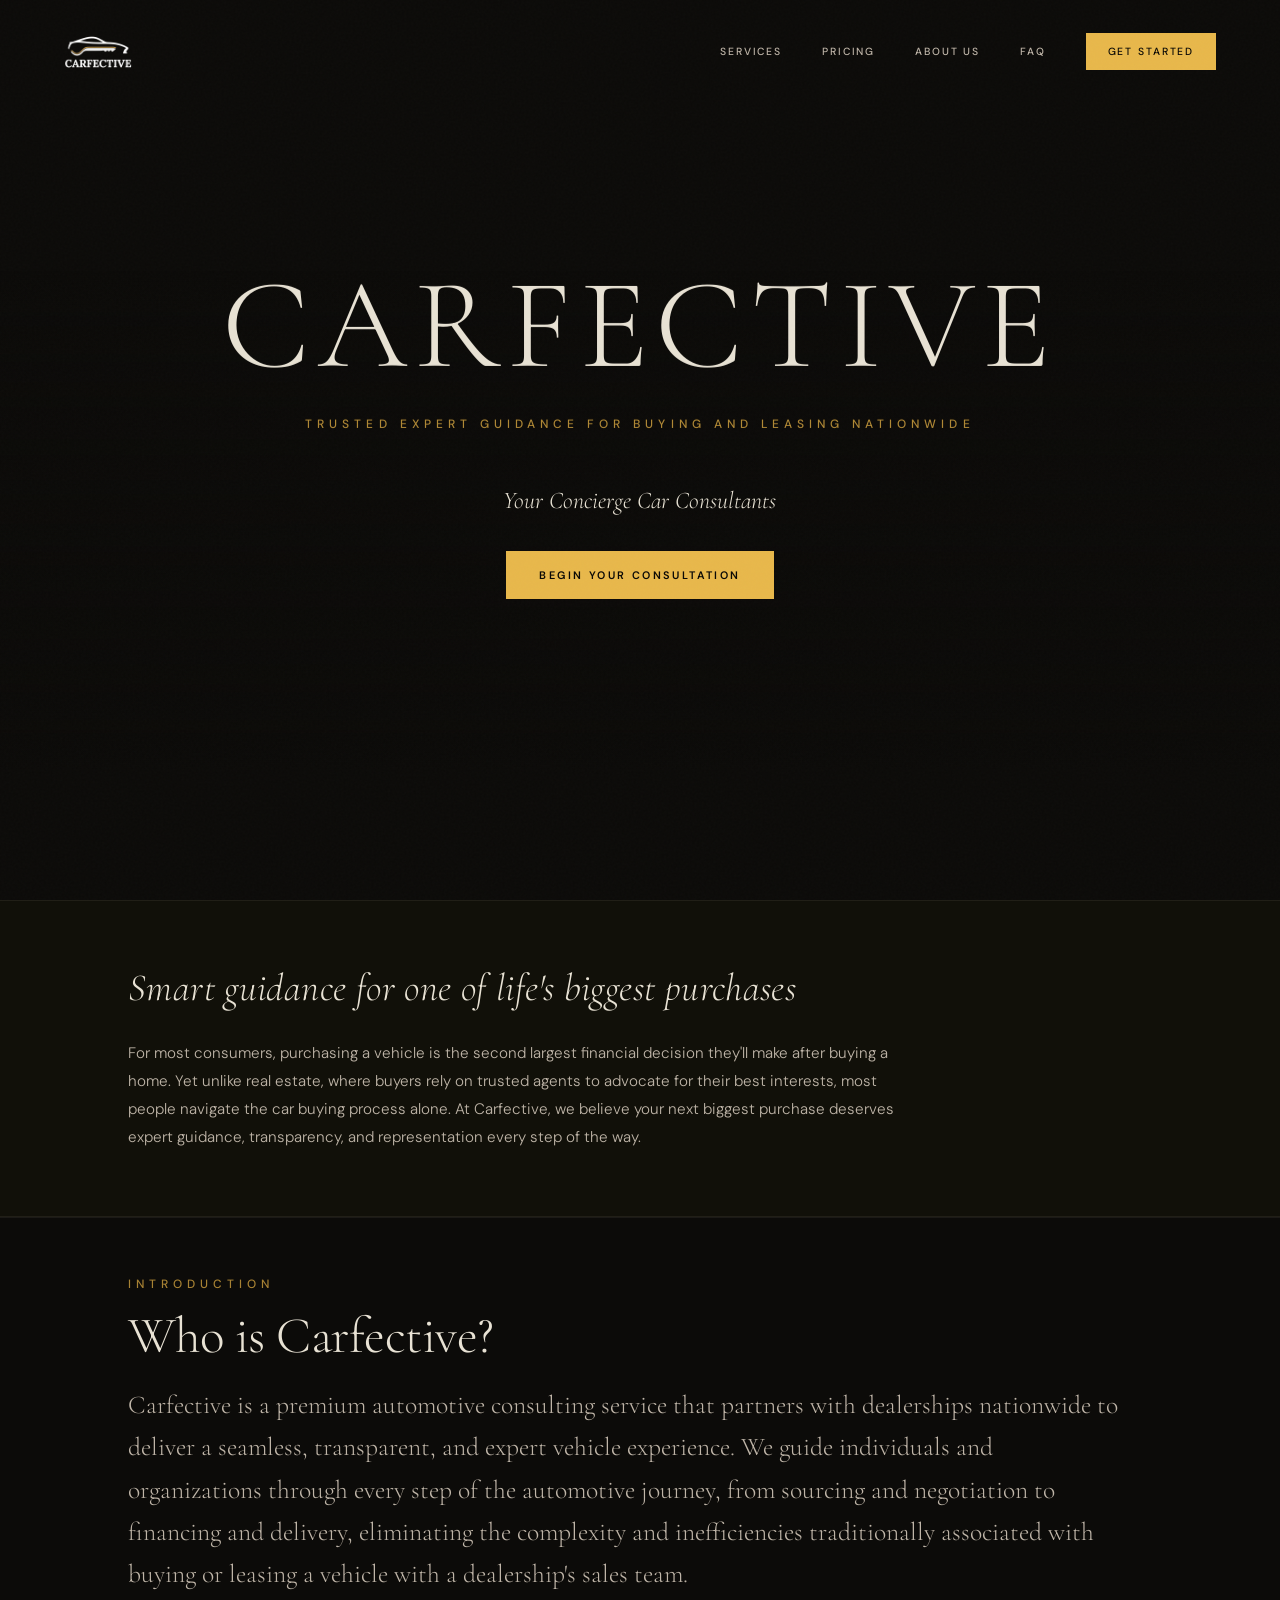
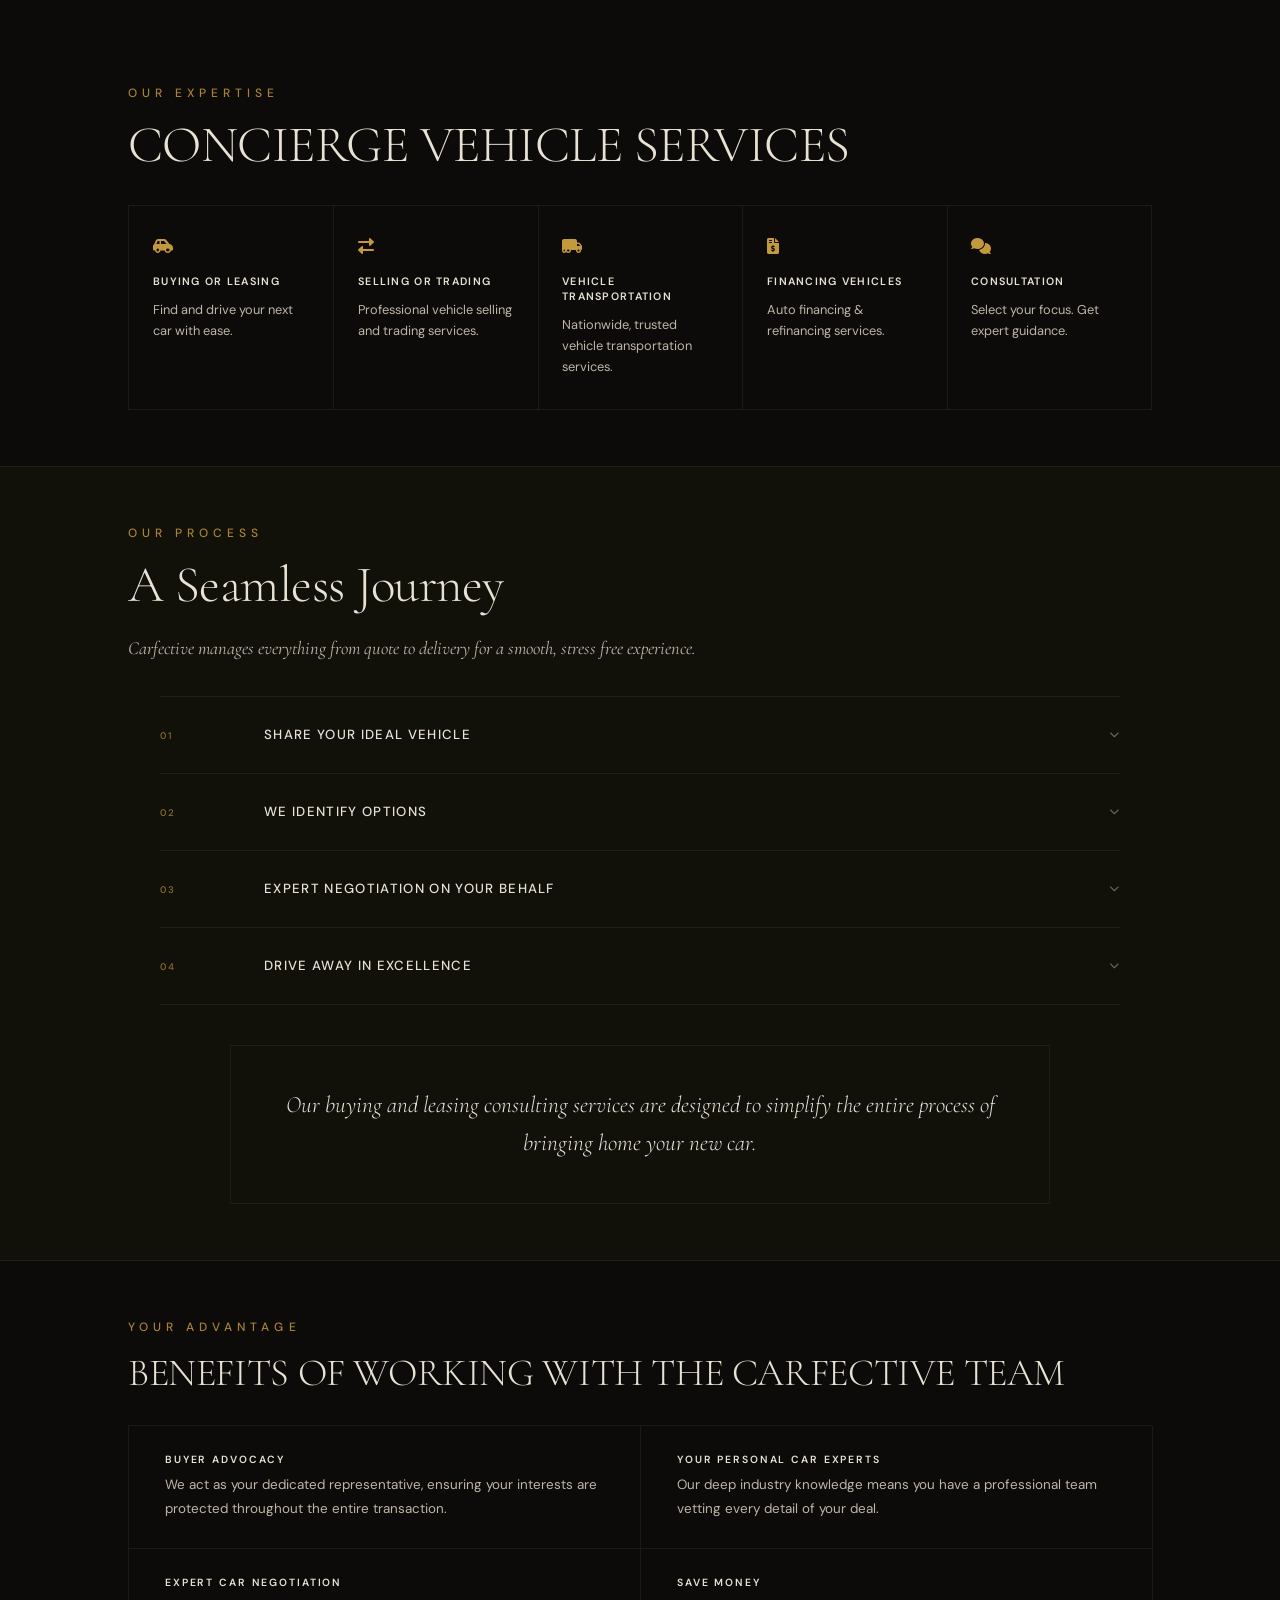
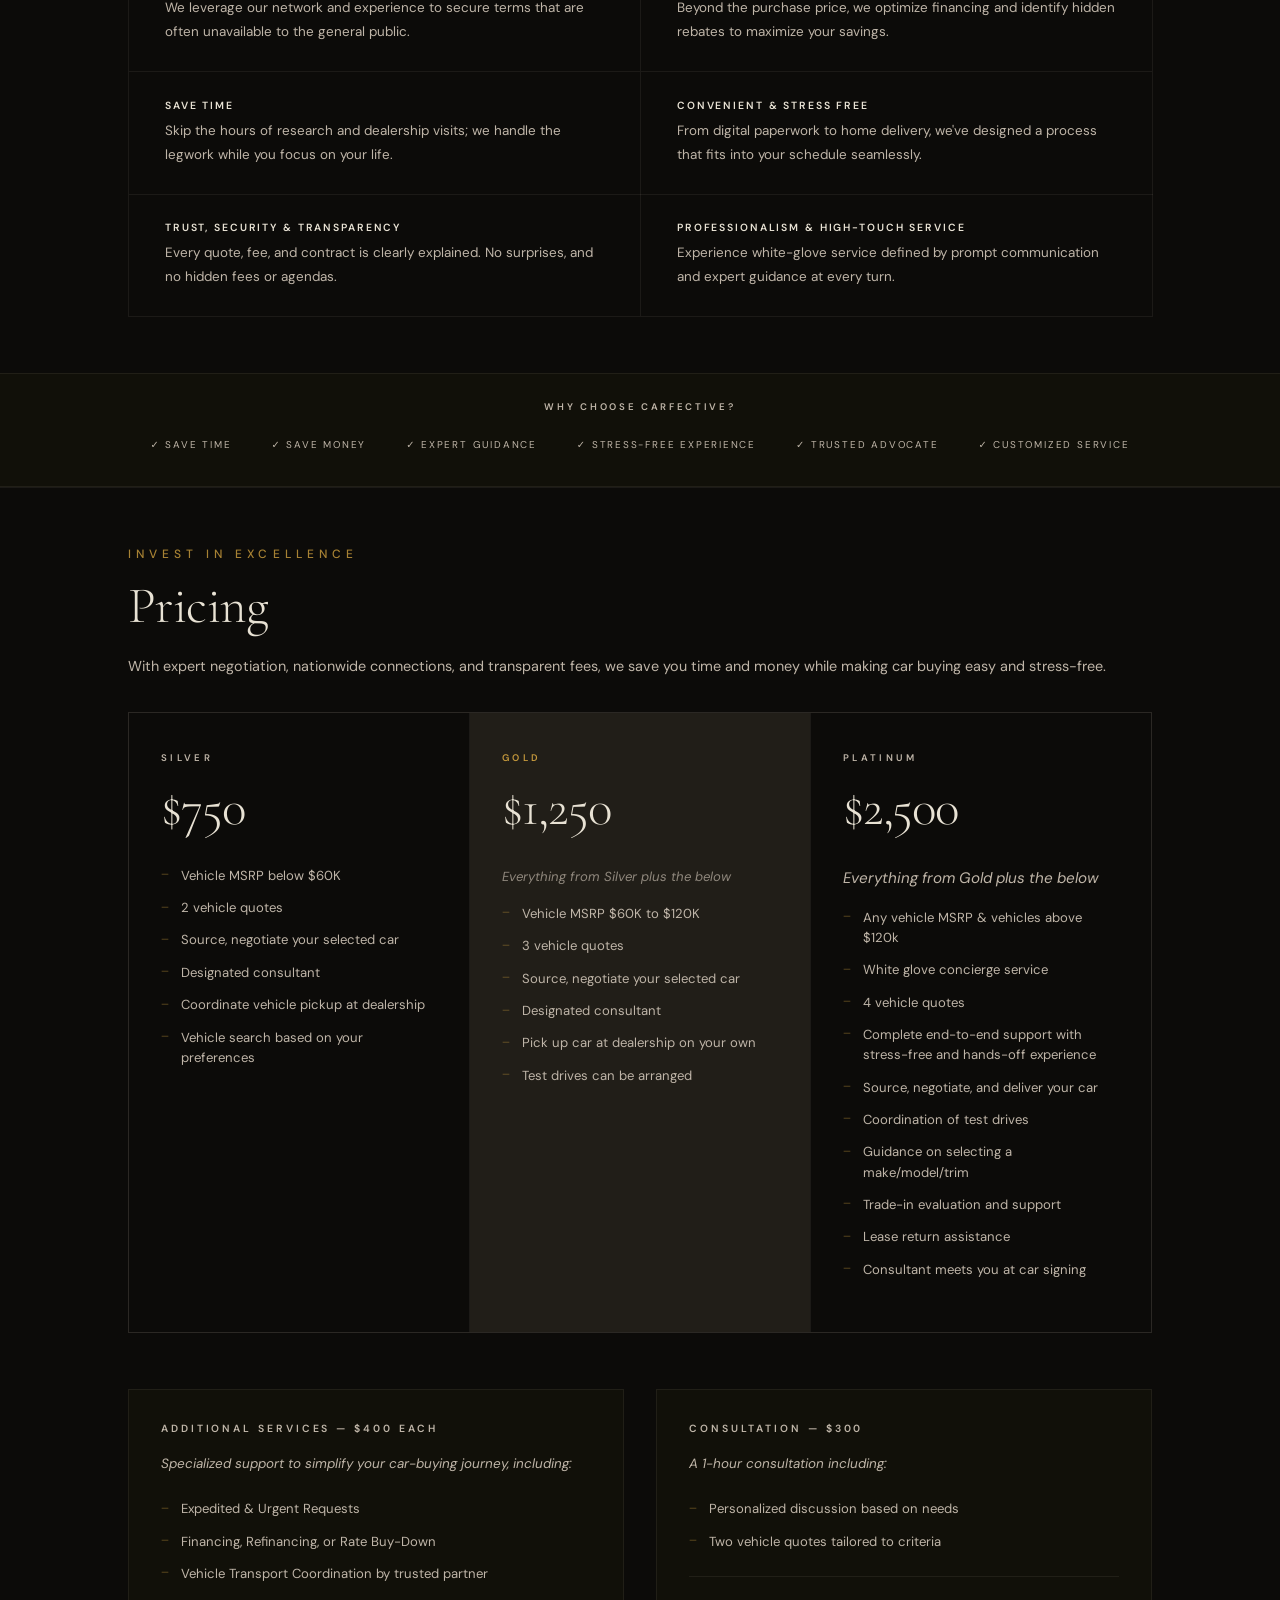
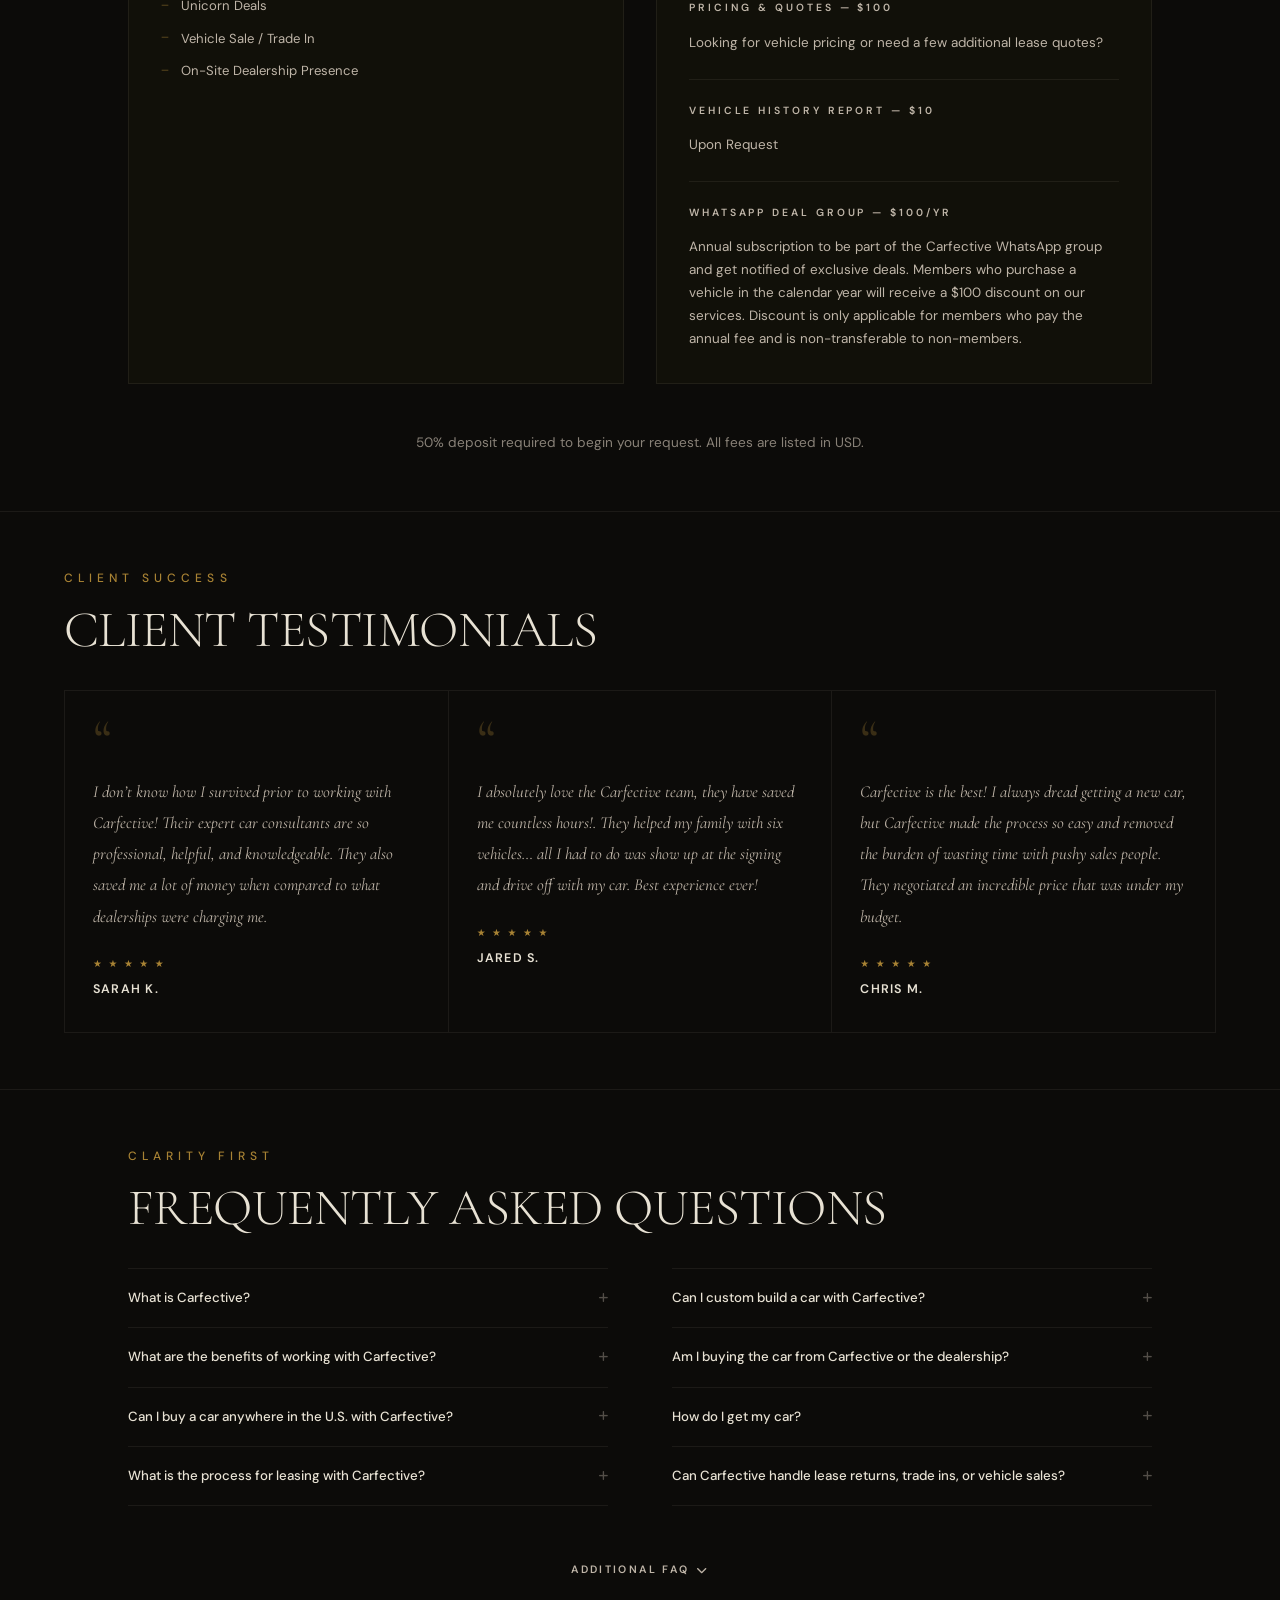
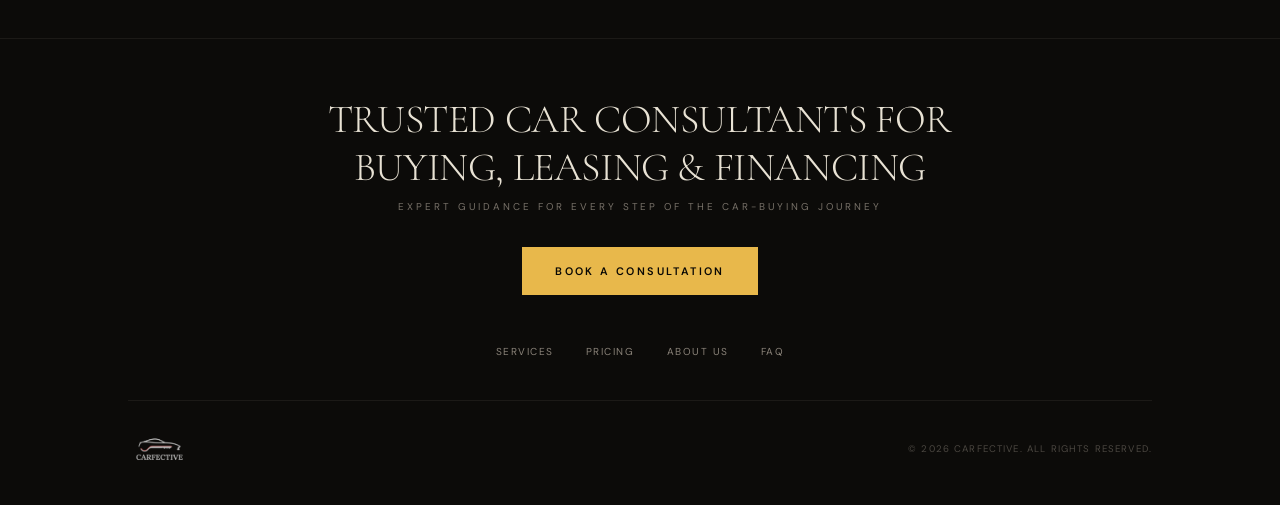
==== commit 90019757: "Update index.html Changed per Haroon" ====
--- a/index.html
+++ b/index.html
@@ -8,6 +8,47 @@
     <link rel="icon" type="image/png" href="brand_assets/cropped-carfective-logo-smaller.png" sizes="64x64">
     <link rel="apple-touch-icon" href="brand_assets/cropped-carfective-logo-smaller.png">
     <title>CARFECTIVE | Your Concierge Car Consultants</title>
+
+    <!-- SEO -->
+    <meta name="description" content="Carfective is a premium automotive concierge service. We source, negotiate, and deliver your next vehicle — buying, leasing, financing, and trade-ins handled for you nationwide.">
+    <link rel="canonical" href="https://carfective.com/">
+
+    <!-- Open Graph -->
+    <meta property="og:type" content="website">
+    <meta property="og:url" content="https://carfective.com/">
+    <meta property="og:title" content="CARFECTIVE | Your Concierge Car Consultants">
+    <meta property="og:description" content="Carfective is a premium automotive concierge service. We source, negotiate, and deliver your next vehicle — buying, leasing, financing, and trade-ins handled for you nationwide.">
+    <meta property="og:image" content="https://raw.githubusercontent.com/arjun-thomas/cf2/refs/heads/main/brand_assets/black%20(1).png">
+    <meta property="og:site_name" content="Carfective">
+
+    <!-- Twitter Card -->
+    <meta name="twitter:card" content="summary_large_image">
+    <meta name="twitter:title" content="CARFECTIVE | Your Concierge Car Consultants">
+    <meta name="twitter:description" content="Carfective is a premium automotive concierge service. We source, negotiate, and deliver your next vehicle — buying, leasing, financing, and trade-ins handled for you nationwide.">
+    <meta name="twitter:image" content="https://raw.githubusercontent.com/arjun-thomas/cf2/refs/heads/main/brand_assets/black%20(1).png">
+
+    <!-- Structured Data -->
+    <script type="application/ld+json">
+    {
+      "@context": "https://schema.org",
+      "@type": "ProfessionalService",
+      "name": "Carfective",
+      "description": "Premium automotive concierge service specializing in vehicle sourcing, negotiation, financing, and delivery for buyers and lessees nationwide.",
+      "url": "https://carfective.com",
+      "logo": "https://raw.githubusercontent.com/arjun-thomas/cf2/refs/heads/main/brand_assets/black%20(1).png",
+      "areaServed": "United States",
+      "priceRange": "$750–$2500",
+      "hasOfferCatalog": {
+        "@type": "OfferCatalog",
+        "name": "Concierge Vehicle Services",
+        "itemListElement": [
+          { "@type": "Offer", "itemOffered": { "@type": "Service", "name": "Silver Package", "description": "Vehicle sourcing and negotiation for cars under $60K. Includes 2 quotes and dealership coordination.", "price": "750", "priceCurrency": "USD" } },
+          { "@type": "Offer", "itemOffered": { "@type": "Service", "name": "Gold Package", "description": "Full concierge service for vehicles $60K–$120K. Includes 3 quotes and test drive arrangements.", "price": "1250", "priceCurrency": "USD" } },
+          { "@type": "Offer", "itemOffered": { "@type": "Service", "name": "Platinum Package", "description": "White-glove service for any vehicle. Unlimited quotes, delivery coordination, and full representation.", "price": "2500", "priceCurrency": "USD" } }
+        ]
+      }
+    }
+    </script>
 
     <!-- Fonts -->
     <link rel="preconnect" href="https://fonts.googleapis.com">
@@ -62,7 +103,7 @@
     <section class="philosophy-band">
         <div class="container">
             <p class="philosophy-lead reveal">Smart guidance for one of life's biggest purchases</p>
-            <p class="philosophy-body reveal">For most consumers, purchasing a vehicle is the second-largest financial decision they'll make after buying a home. Yet unlike real estate, where buyers rely on trusted agents to advocate for their best interests, most people navigate the car-buying process alone. At Carfective, we believe your next biggest purchase deserves expert guidance, transparency, and representation every step of the way.</p>
+            <p class="philosophy-body reveal">For most consumers, purchasing a vehicle is the second largest financial decision they'll make after buying a home. Yet unlike real estate, where buyers rely on trusted agents to advocate for their best interests, most people navigate the car buying process alone. At Carfective, we believe your next biggest purchase deserves expert guidance, transparency, and representation every step of the way.</p>
         </div>
     </section>
 
@@ -259,7 +300,7 @@
             <div class="section-header reveal">
                 <span class="subtitle">Invest in Excellence</span>
                 <h2 class="section-title">Pricing</h2>
-                <p style="max-width: 800px; margin: 0 auto; color: var(--text-secondary); font-size: 0.9rem; line-height: 1.75;">
+                <p style="white-space: nowrap; color: var(--text-secondary); font-size: 0.9rem; line-height: 1.75;">
                     With expert negotiation, nationwide connections, and transparent fees, we save you time and money
                     while making car buying easy and stress-free.
                 </p>
@@ -418,6 +459,42 @@
                     </div>
                     <div class="faq-item">
                         <div class="faq-question">
+                            <span>What are the benefits of working with Carfective?</span>
+                            <i class="fas fa-plus icon-plus"></i>
+                        </div>
+                        <div class="faq-answer">
+                            Carfective partners exclusively with top-tier dealerships to help you find the perfect car
+                            at the best price, with complete transparency at every step. We handle the legwork so you
+                            avoid sales pressure, streamlining the signing process.
+                        </div>
+                    </div>
+                    <div class="faq-item">
+                        <div class="faq-question">
+                            <span>Can I buy a car anywhere in the U.S. with Carfective?</span>
+                            <i class="fas fa-plus icon-plus"></i>
+                        </div>
+                        <div class="faq-answer">
+                            Yes! We have relationships with dealers across the U.S. and can’t wait to help you!
+                        </div>
+                    </div>
+                    <div class="faq-item">
+                        <div class="faq-question">
+                            <span>What is the process for leasing with Carfective?</span>
+                            <i class="fas fa-plus icon-plus"></i>
+                        </div>
+                        <div class="faq-answer">
+                            At Carfective, you’re in full control of your car-buying journey. We take the stress out of
+                            the process by handling negotiations with the dealer on your behalf. Simply choose your
+                            ideal car, and we’ll negotiate on your behalf in alignment with your budgeted monthly
+                            payment and upfront costs.
+                        </div>
+                    </div>
+                </div>
+
+                <!-- Main FAQ Column 2 -->
+                <div class="faq-column">
+                    <div class="faq-item">
+                        <div class="faq-question">
                             <span>Can I custom build a car with Carfective?</span>
                             <i class="fas fa-plus icon-plus"></i>
                         </div>
@@ -430,26 +507,13 @@
                     </div>
                     <div class="faq-item">
                         <div class="faq-question">
-                            <span>Where can I get my vehicle serviced after buying through Carfective?</span>
-                            <i class="fas fa-plus icon-plus"></i>
-                        </div>
-                        <div class="faq-answer">
-                            Any dealership for that vehicle brand or your personal / local mechanic of your choice.
-                        </div>
-                    </div>
-                    <div class="faq-item">
-                        <div class="faq-question">
-                            <span>What forms of payment does Carfective accept?</span>
-                            <i class="fas fa-plus icon-plus"></i>
-                        </div>
-                        <div class="faq-answer">
-                            We accept Zelle payments.
-                        </div>
-                    </div>
-                </div>
-
-                <!-- Main FAQ Column 2 -->
-                <div class="faq-column">
+                            <span>Am I buying the car from Carfective or the dealership?</span>
+                            <i class="fas fa-plus icon-plus"></i>
+                        </div>
+                        <div class="faq-answer">
+                            Dealership, all documents will be between the purchaser and the dealership.
+                        </div>
+                    </div>
                     <div class="faq-item">
                         <div class="faq-question">
                             <span>How do I get my car?</span>
@@ -463,29 +527,11 @@
                     </div>
                     <div class="faq-item">
                         <div class="faq-question">
-                            <span>Am I buying the car from Carfective or the dealership?</span>
-                            <i class="fas fa-plus icon-plus"></i>
-                        </div>
-                        <div class="faq-answer">
-                            Dealership, all documents will be between the purchaser and the dealership.
-                        </div>
-                    </div>
-                    <div class="faq-item">
-                        <div class="faq-question">
-                            <span>Can Carfective handle lease returns or trade ins?</span>
-                            <i class="fas fa-plus icon-plus"></i>
-                        </div>
-                        <div class="faq-answer">
-                            Yes. Carfective can assist with lease returns and help with vehicle trade-ins.<br><br>For details specific to your situation, let’s discuss and tailor the next steps to your needs.
-                        </div>
-                    </div>
-                    <div class="faq-item">
-                        <div class="faq-question">
-                            <span>Can I buy a car anywhere in the U.S. with Carfective?</span>
-                            <i class="fas fa-plus icon-plus"></i>
-                        </div>
-                        <div class="faq-answer">
-                            Yes! We have relationships with dealers across the U.S. and can’t wait to help you!
+                            <span>Can Carfective handle lease returns, trade ins, or vehicle sales?</span>
+                            <i class="fas fa-plus icon-plus"></i>
+                        </div>
+                        <div class="faq-answer">
+                            Yes. Carfective can assist with lease returns, trade ins and sales of existing vehicles.<br><br>For details specific to your situation, let’s discuss and tailor the next steps to your needs.
                         </div>
                     </div>
                 </div>
@@ -493,27 +539,26 @@
 
             <!-- Additional FAQ Section -->
             <div class="additional-faq-wrapper reveal" style="margin-top: 3rem; text-align: center;">
-                <h3 class="uppercase" onclick="document.getElementById('additionalFaq').classList.toggle('expanded'); this.querySelector('i').classList.toggle('fa-chevron-up'); this.querySelector('i').classList.toggle('fa-chevron-down');">
+                <h3 class="uppercase" onclick="document.getElementById(‘additionalFaq’).classList.toggle(‘expanded’); this.querySelector(‘i’).classList.toggle(‘fa-chevron-up’); this.querySelector(‘i’).classList.toggle(‘fa-chevron-down’);">
                     Additional FAQ <i class="fas fa-chevron-down"></i>
                 </h3>
-                
+
                 <div id="additionalFaq" class="faq-grid" style="text-align: left; margin-top: 2rem;">
                     <div class="faq-column">
                         <div class="faq-item">
                             <div class="faq-question">
-                                <span>What is the process for leasing with Carfective?</span>
-                                <i class="fas fa-plus icon-plus"></i>
-                            </div>
-                            <div class="faq-answer">
-                                At Carfective, you’re in full control of your car-buying journey. We take the stress out of
-                                the process by handling negotiations with the dealer on your behalf. Simply choose your
-                                ideal car, and we’ll negotiate on your behalf in alignment with your budgeted monthly
-                                payment and upfront costs.
-                            </div>
-                        </div>
-                        <div class="faq-item">
-                            <div class="faq-question">
-                                <span>Who provides financing for my lease?</span>
+                                <span>How long will it take for my credit application to be approved?</span>
+                                <i class="fas fa-plus icon-plus"></i>
+                            </div>
+                            <div class="faq-answer">
+                                Approval times vary based on your credit profile and chosen vehicle, as several factors come
+                                into play. In most cases, we receive a response within a few hours, though it can sometimes
+                                take 24–48 hours.
+                            </div>
+                        </div>
+                        <div class="faq-item">
+                            <div class="faq-question">
+                                <span>Who provides financing for my vehicle?</span>
                                 <i class="fas fa-plus icon-plus"></i>
                             </div>
                             <div class="faq-answer">
@@ -523,7 +568,7 @@
                         </div>
                         <div class="faq-item">
                             <div class="faq-question">
-                                <span>Where can I make my lease payments?</span>
+                                <span>Where can I make my vehicle payments?</span>
                                 <i class="fas fa-plus icon-plus"></i>
                             </div>
                             <div class="faq-answer">
@@ -534,13 +579,11 @@
                         </div>
                         <div class="faq-item">
                             <div class="faq-question">
-                                <span>How long will it take for my lease to be approved?</span>
-                                <i class="fas fa-plus icon-plus"></i>
-                            </div>
-                            <div class="faq-answer">
-                                Approval times vary based on your credit profile and chosen vehicle, as several factors come
-                                into play. In most cases, we receive a response within a few hours, though it can sometimes
-                                take 24–48 hours.
+                                <span>What do upfront fees consist of?</span>
+                                <i class="fas fa-plus icon-plus"></i>
+                            </div>
+                            <div class="faq-answer">
+                                Taxes, Title & Registration fees, Dealer Fees (documentation, processing, electronic filing fee), and Acquisition Fees (also known as bank fee or lease origination).<br><br>Down payment and 1st month payment may exist depending on the structure of the deal.
                             </div>
                         </div>
                     </div>
@@ -548,6 +591,15 @@
                     <div class="faq-column">
                         <div class="faq-item">
                             <div class="faq-question">
+                                <span>Where can I get my vehicle serviced after buying through Carfective?</span>
+                                <i class="fas fa-plus icon-plus"></i>
+                            </div>
+                            <div class="faq-answer">
+                                Any dealership for that vehicle brand or your personal / local mechanic of your choice.
+                            </div>
+                        </div>
+                        <div class="faq-item">
+                            <div class="faq-question">
                                 <span>How does Carfective get the best deals?</span>
                                 <i class="fas fa-plus icon-plus"></i>
                             </div>
@@ -557,31 +609,20 @@
                         </div>
                         <div class="faq-item">
                             <div class="faq-question">
+                                <span>What forms of payment does Carfective accept?</span>
+                                <i class="fas fa-plus icon-plus"></i>
+                            </div>
+                            <div class="faq-answer">
+                                We accept Zelle payments.
+                            </div>
+                        </div>
+                        <div class="faq-item">
+                            <div class="faq-question">
                                 <span>Does Carfective have a referral program?</span>
                                 <i class="fas fa-plus icon-plus"></i>
                             </div>
                             <div class="faq-answer">
                                 Yes, please contact us for further details.
-                            </div>
-                        </div>
-                        <div class="faq-item">
-                            <div class="faq-question">
-                                <span>What are the benefits of working with Carfective?</span>
-                                <i class="fas fa-plus icon-plus"></i>
-                            </div>
-                            <div class="faq-answer">
-                                Carfective partners exclusively with top-tier dealerships to help you find the perfect car
-                                at the best price, with complete transparency at every step. We handle the legwork so you
-                                avoid sales pressure, streamlining the signing process.
-                            </div>
-                        </div>
-                        <div class="faq-item">
-                            <div class="faq-question">
-                                <span>What do upfront fees consist of?</span>
-                                <i class="fas fa-plus icon-plus"></i>
-                            </div>
-                            <div class="faq-answer">
-                                Taxes, Title & Registration fees, Dealer Fees (documentation, processing, electronic filing fee), and Acquisition Fees (also known as bank fee or lease origination).<br><br>Down payment and 1st month payment may exist depending on the structure of the deal.
                             </div>
                         </div>
                     </div>
@@ -622,4 +663,4 @@
     <script src="js/main.js"></script>
 </body>
 
-</html>+</html>
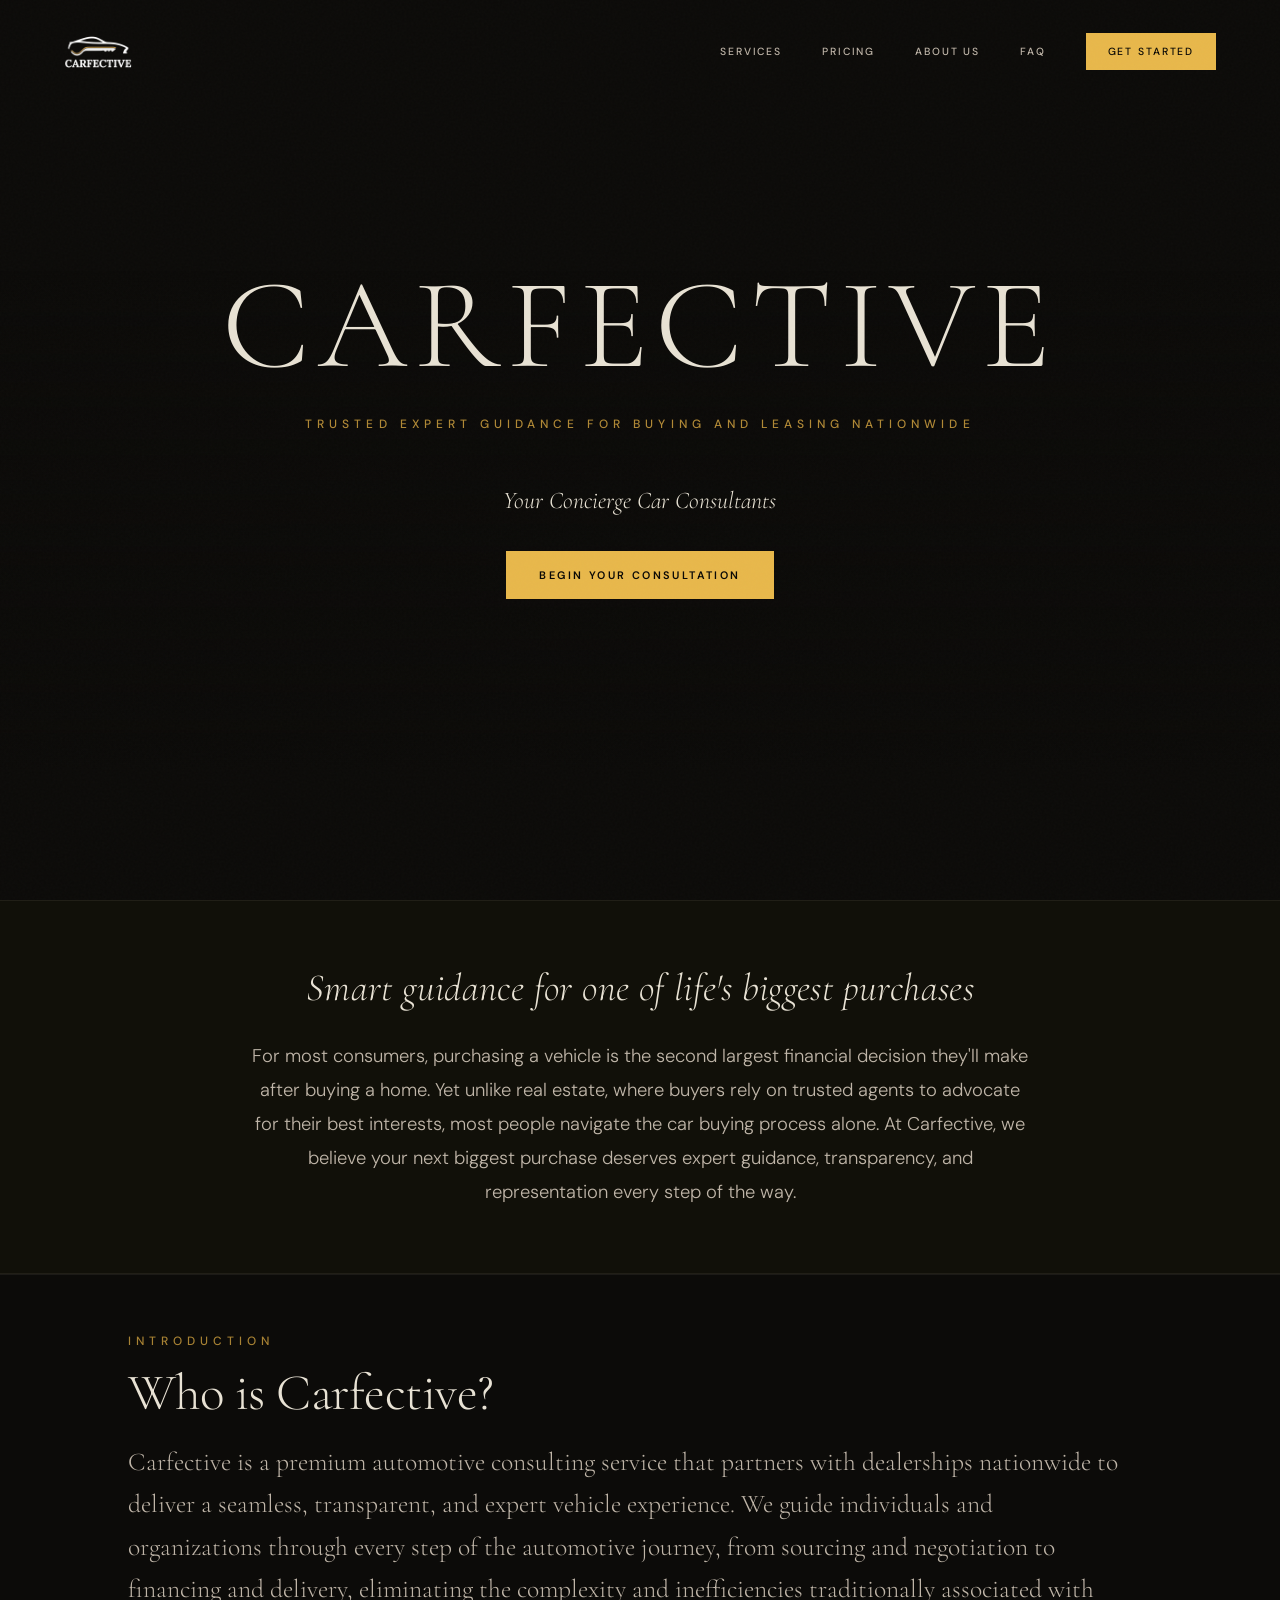
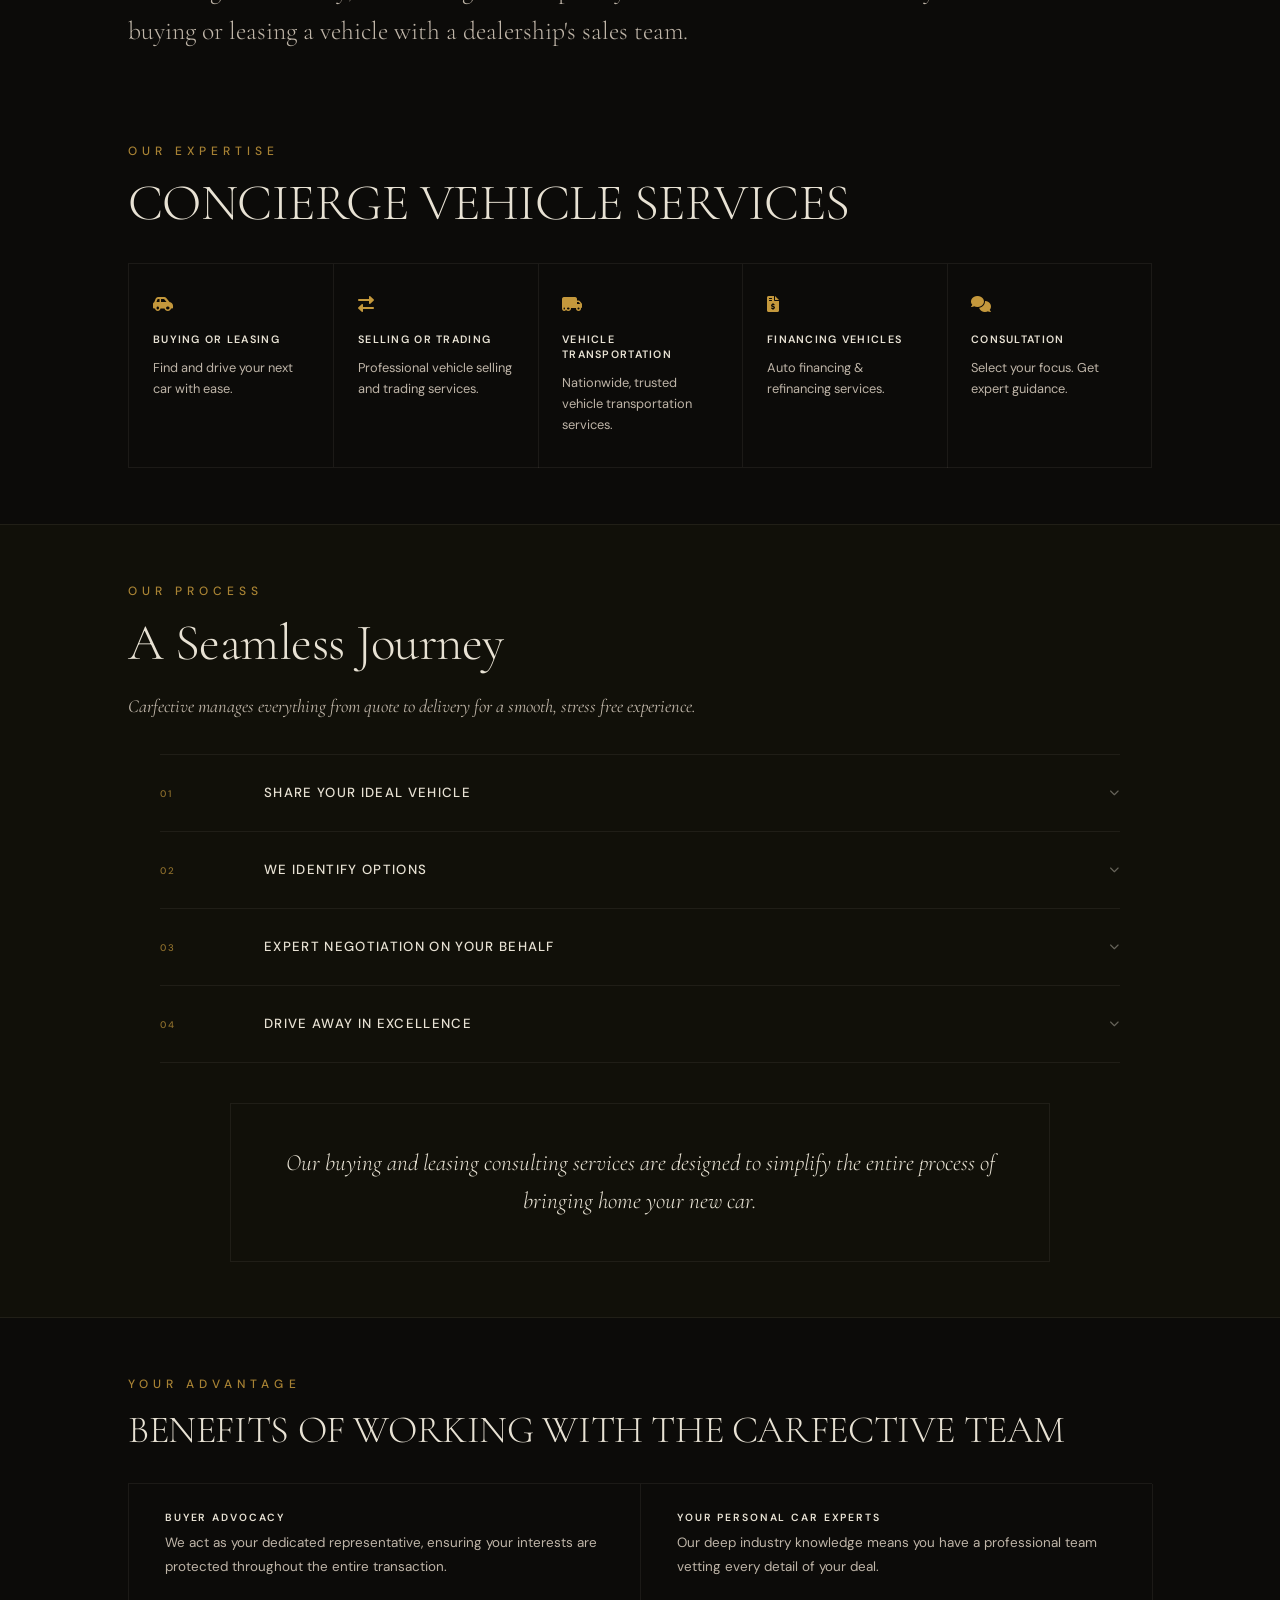
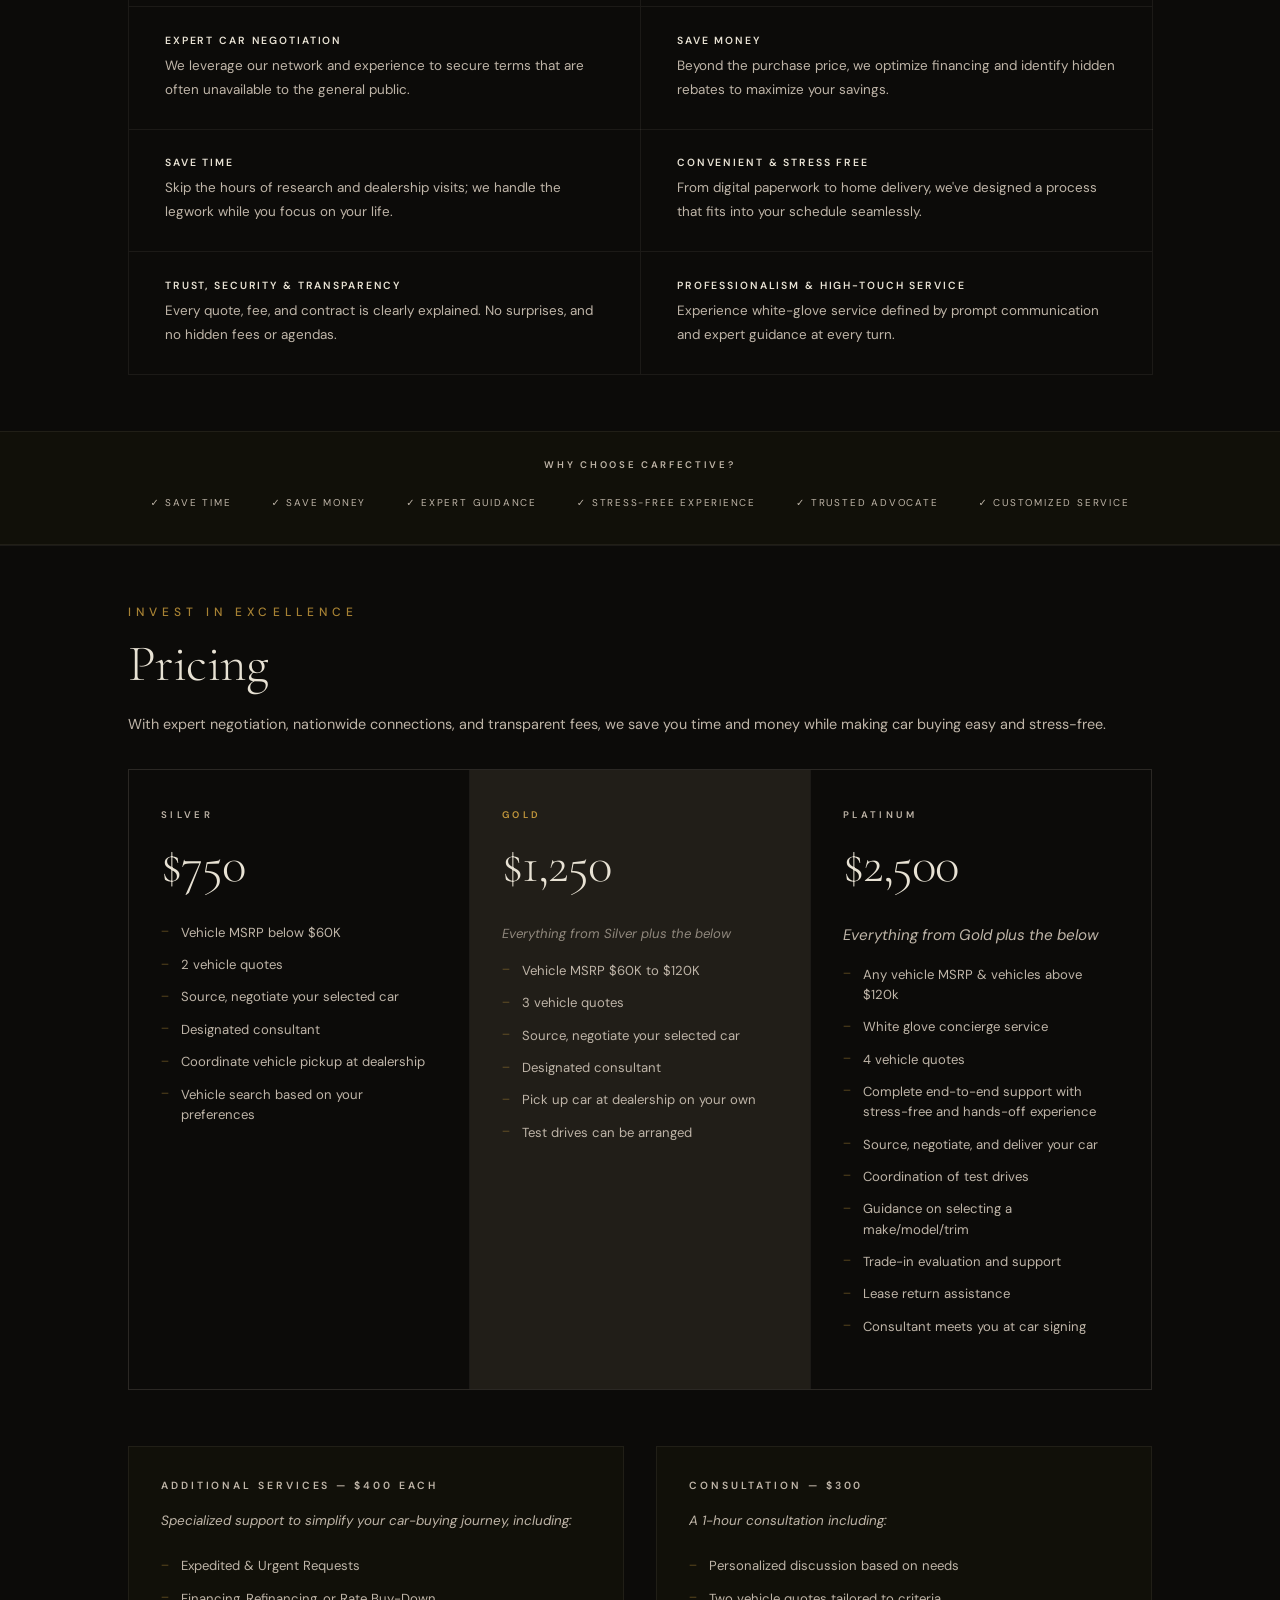
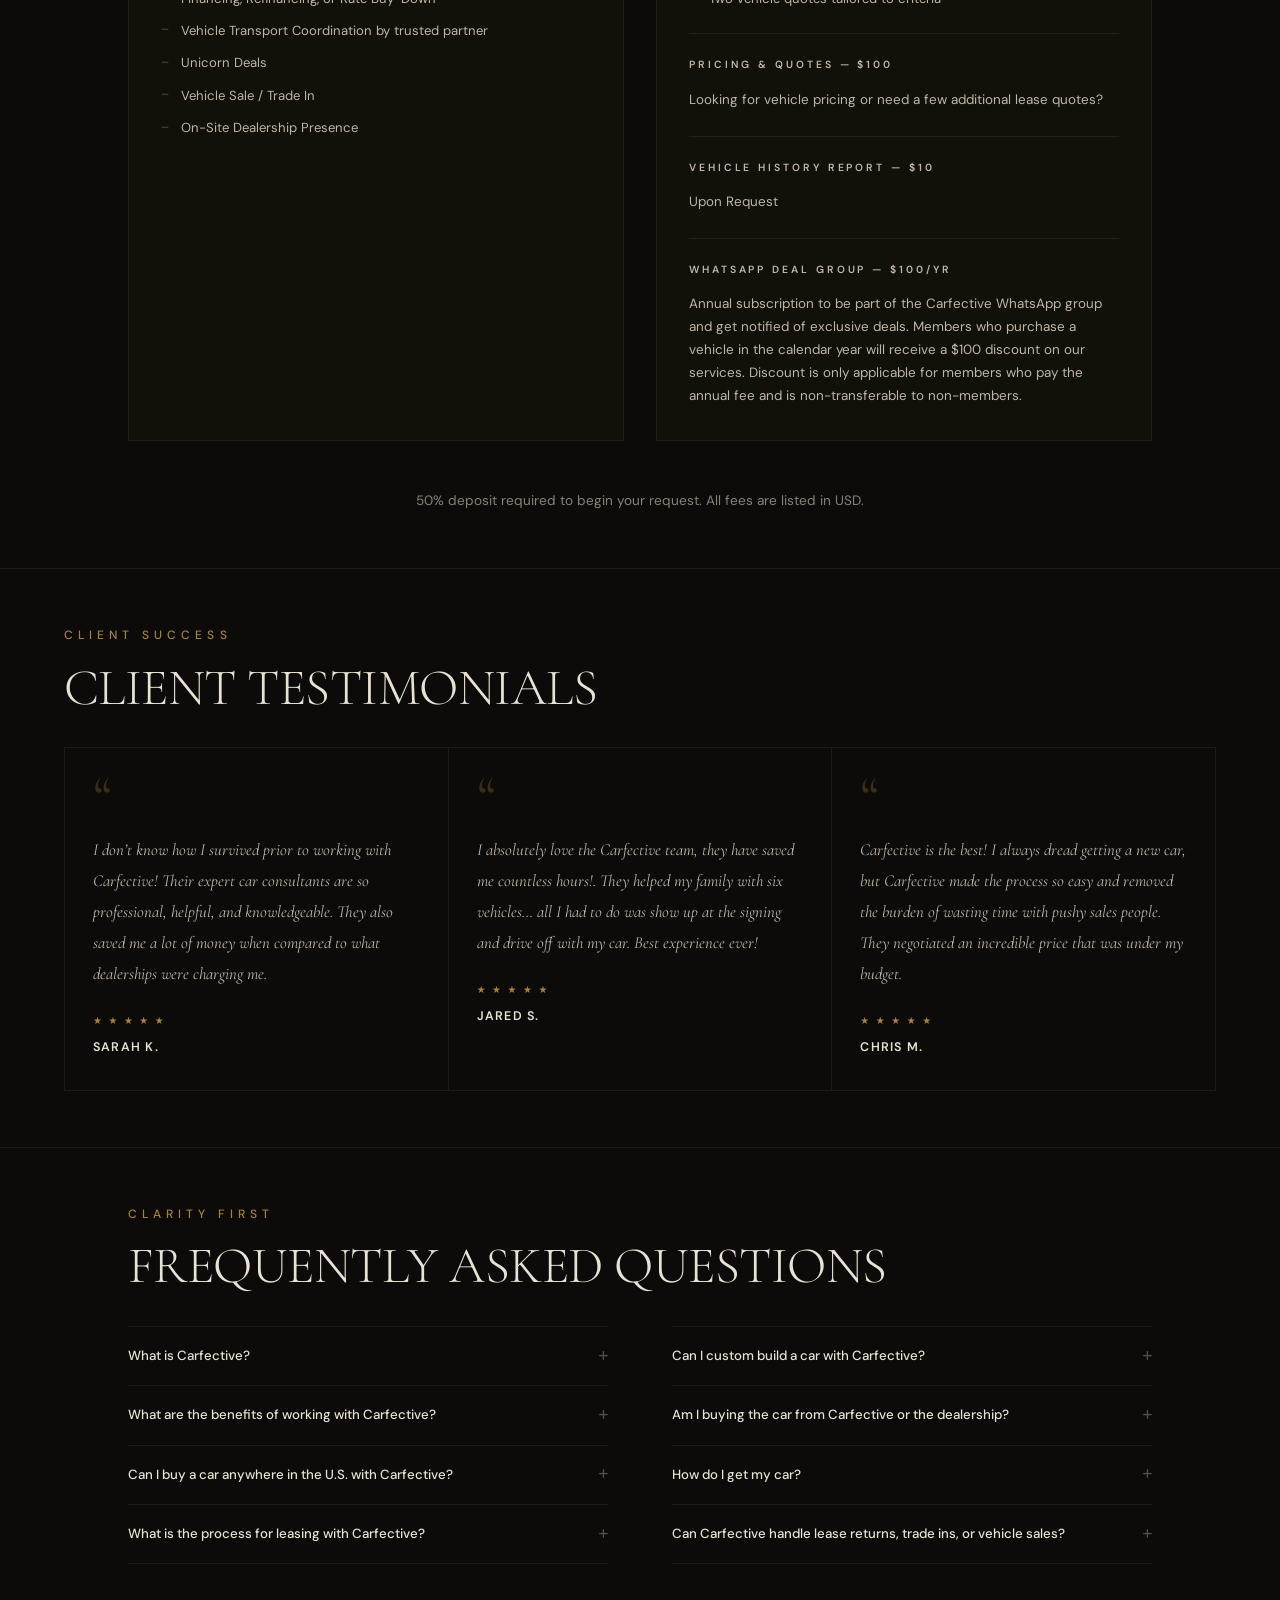
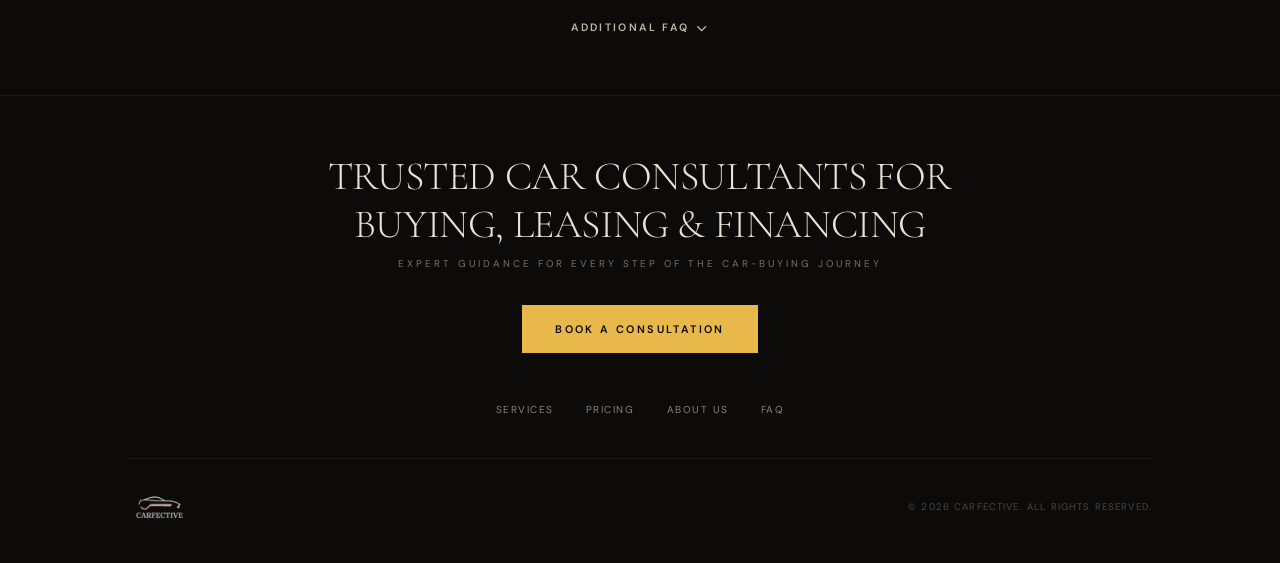
==== commit 94bc9430: "Update index.html centered philosophy" ====
--- a/index.html
+++ b/index.html
@@ -539,7 +539,7 @@
 
             <!-- Additional FAQ Section -->
             <div class="additional-faq-wrapper reveal" style="margin-top: 3rem; text-align: center;">
-                <h3 class="uppercase" onclick="document.getElementById(‘additionalFaq’).classList.toggle(‘expanded’); this.querySelector(‘i’).classList.toggle(‘fa-chevron-up’); this.querySelector(‘i’).classList.toggle(‘fa-chevron-down’);">
+                <h3 class="uppercase additional-faq-toggle">
                     Additional FAQ <i class="fas fa-chevron-down"></i>
                 </h3>
 
--- a/css/style.css
+++ b/css/style.css
@@ -331,16 +331,20 @@
     letter-spacing: 0.01em;
     margin-bottom: 1.75rem;
     max-width: 820px;
+    text-align: center;
+    margin-left: auto;
+    margin-right: auto;
 }
 
 .philosophy-body {
     font-family: var(--font-sans);
-    font-size: clamp(0.85rem, 1.4vw, 0.95rem);
+    font-size: clamp(1rem, 1.6vw, 1.15rem);
     font-weight: 300;
     line-height: 1.85;
     color: var(--text-secondary);
     max-width: 780px;
-    margin: 0;
+    margin: 0 auto;
+    text-align: center;
 }
 
 /* ── ABOUT ────────────────────────────────────────────── */
